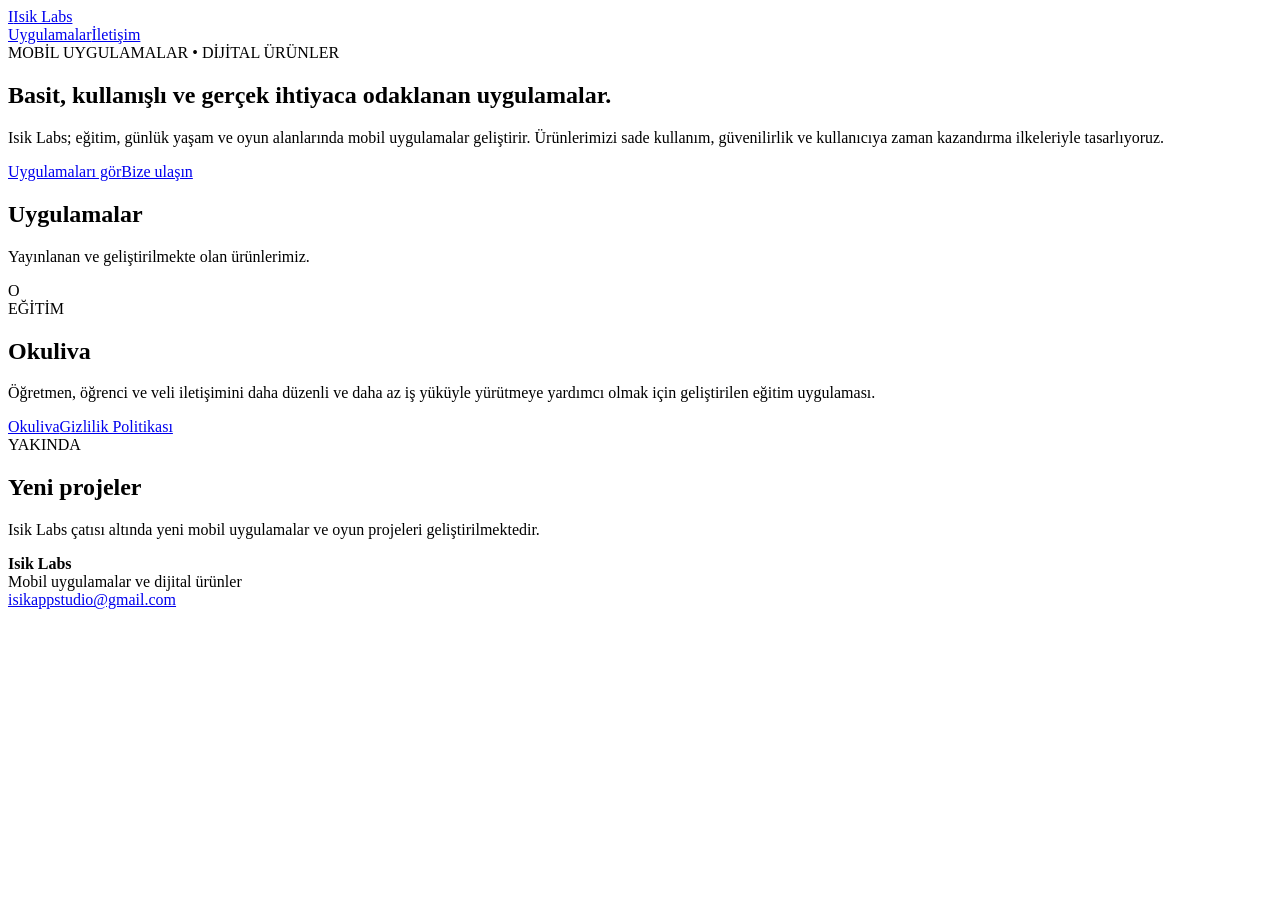
==== index.html @ d651e612 "Initialize Isik Labs website" ====
<!doctype html><html lang="tr"><head><meta charset="utf-8"><meta name="viewport" content="width=device-width,initial-scale=1"><title>Isik Labs</title><meta name="description" content="Isik Labs mobil uygulamalar ve dijital ürünler geliştirir."><link rel="stylesheet" href="styles.css"></head><body><nav class="nav"><div class="wrap"><a class="brand" href="./"><span class="mark">I</span>Isik Labs</a><div class="navlinks"><a href="#uygulamalar">Uygulamalar</a><a href="mailto:isikappstudio@gmail.com">İletişim</a></div></div></nav><main><section class="hero"><div class="wrap"><span class="eyebrow">MOBİL UYGULAMALAR • DİJİTAL ÜRÜNLER</span><h1>Basit, kullanışlı ve gerçek ihtiyaca odaklanan uygulamalar.</h1><p>Isik Labs; eğitim, günlük yaşam ve oyun alanlarında mobil uygulamalar geliştirir. Ürünlerimizi sade kullanım, güvenilirlik ve kullanıcıya zaman kazandırma ilkeleriyle tasarlıyoruz.</p><div class="actions"><a class="btn primary" href="#uygulamalar">Uygulamaları gör</a><a class="btn" href="mailto:isikappstudio@gmail.com">Bize ulaşın</a></div></div></section><section id="uygulamalar"><div class="wrap"><h2 class="section-title">Uygulamalar</h2><p class="section-sub">Yayınlanan ve geliştirilmekte olan ürünlerimiz.</p><div class="grid"><article class="card"><div class="okuliva-icon">O</div><span class="tag">EĞİTİM</span><h2>Okuliva</h2><p>Öğretmen, öğrenci ve veli iletişimini daha düzenli ve daha az iş yüküyle yürütmeye yardımcı olmak için geliştirilen eğitim uygulaması.</p><div class="actions"><a class="btn primary" href="okuliva/">Okuliva</a><a class="btn" href="okuliva/privacy/">Gizlilik Politikası</a></div></article><article class="card"><span class="tag">YAKINDA</span><h2>Yeni projeler</h2><p>Isik Labs çatısı altında yeni mobil uygulamalar ve oyun projeleri geliştirilmektedir.</p></article></div></div></section></main><footer><div class="wrap footerrow"><div><strong>Isik Labs</strong><br><span class="muted">Mobil uygulamalar ve dijital ürünler</span></div><div><a href="mailto:isikappstudio@gmail.com">isikappstudio@gmail.com</a></div></div></footer></body></html>
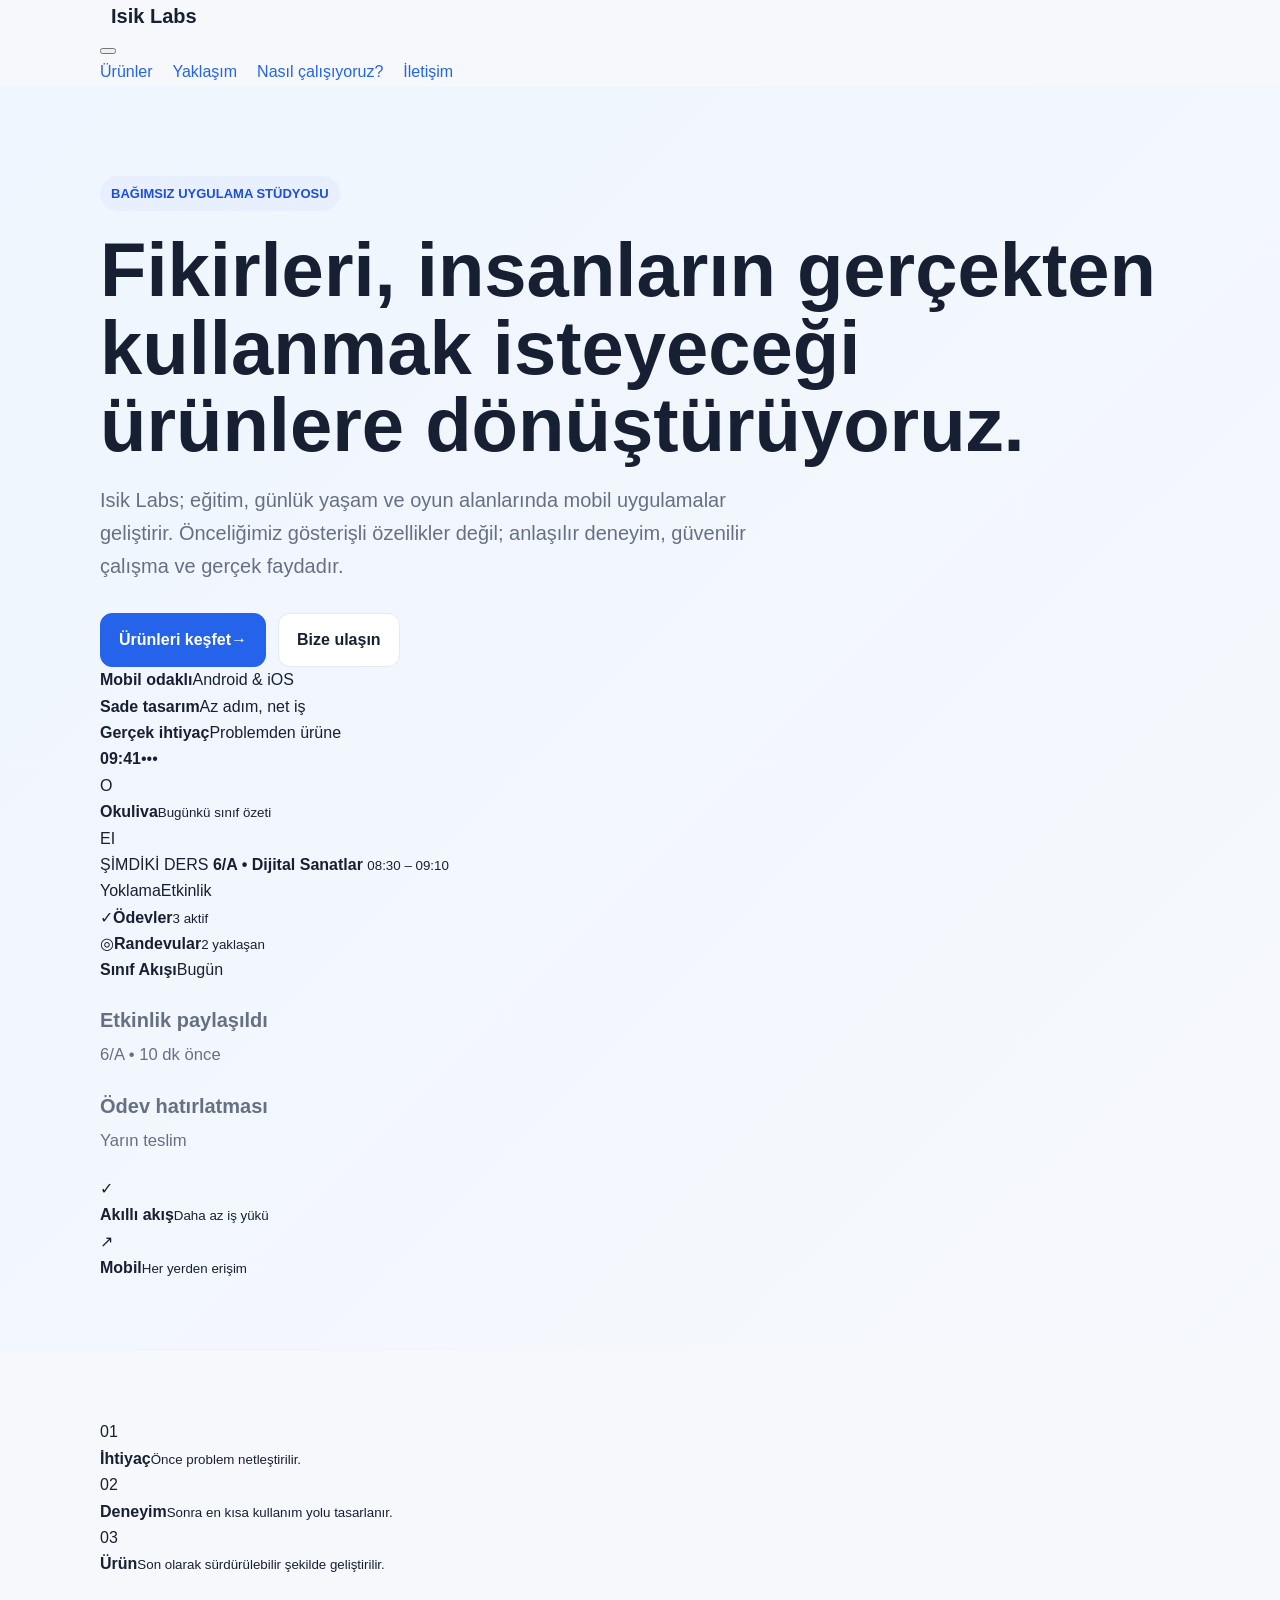
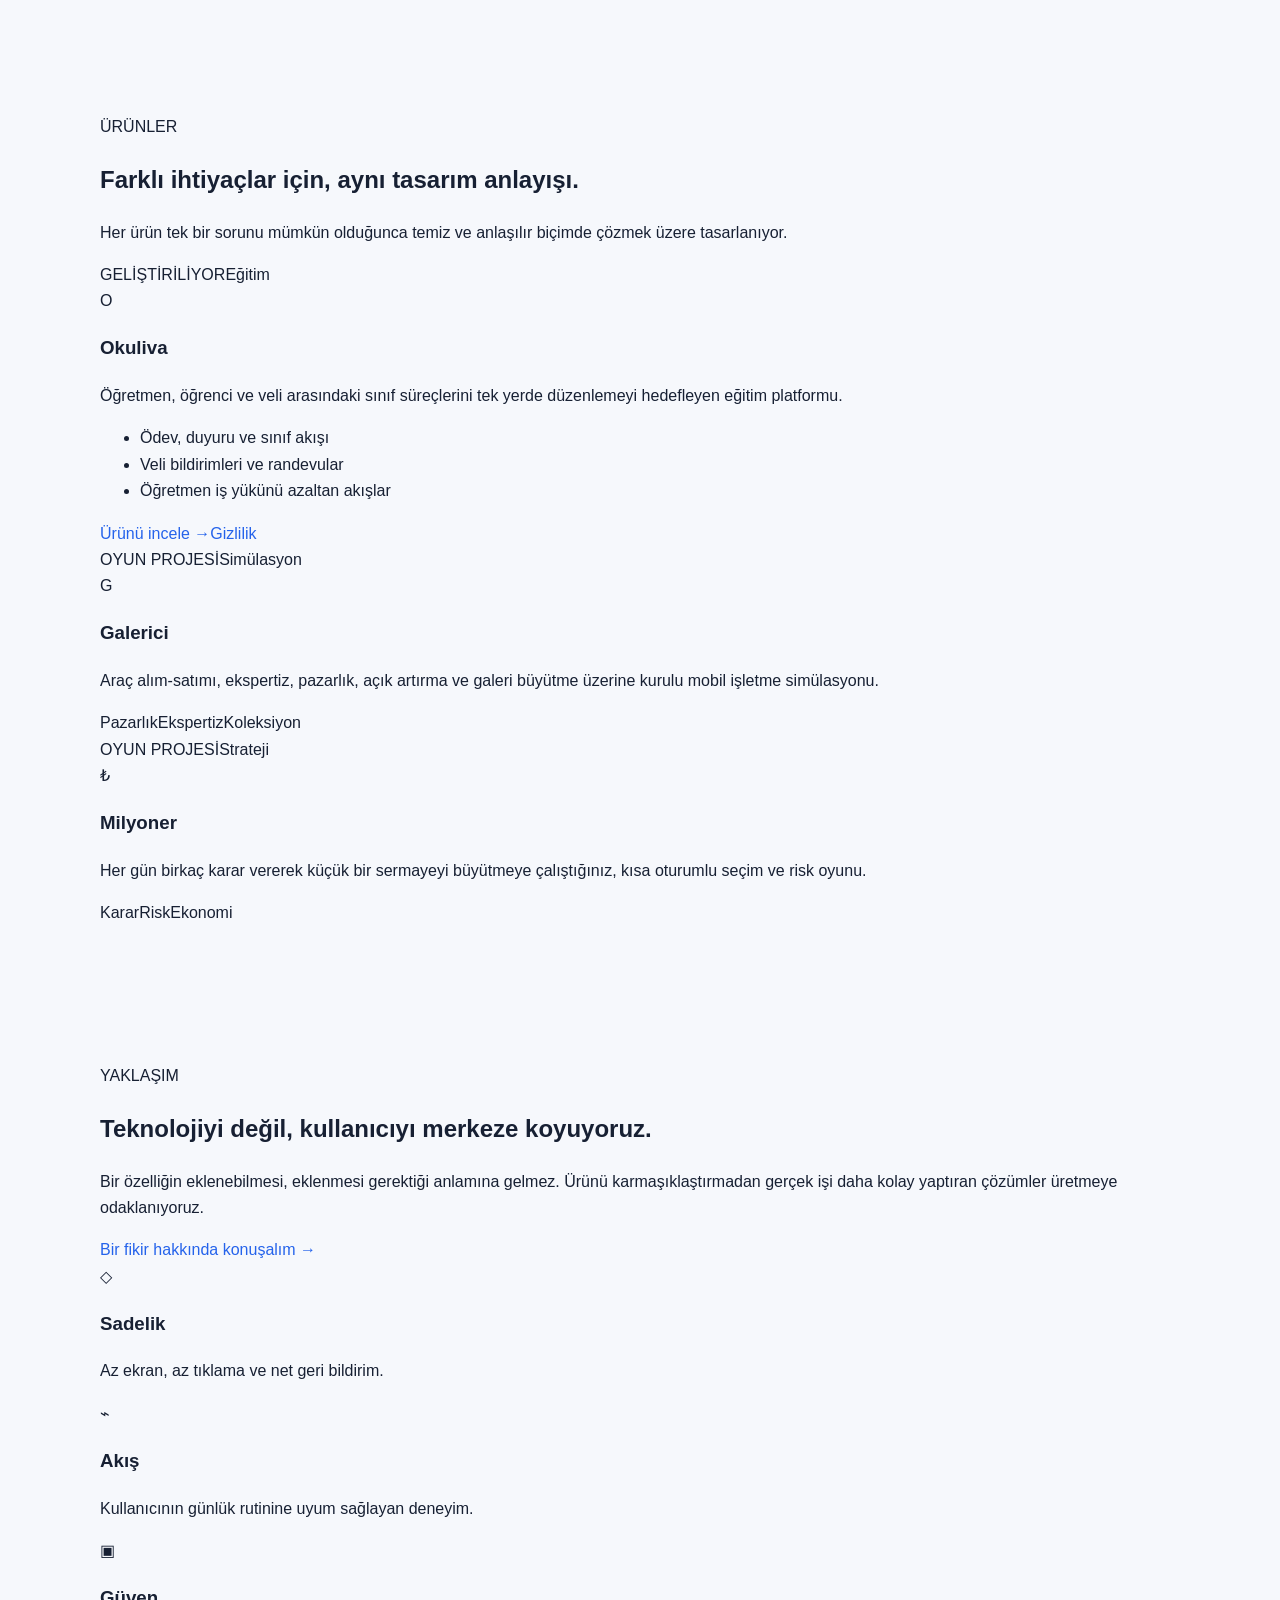
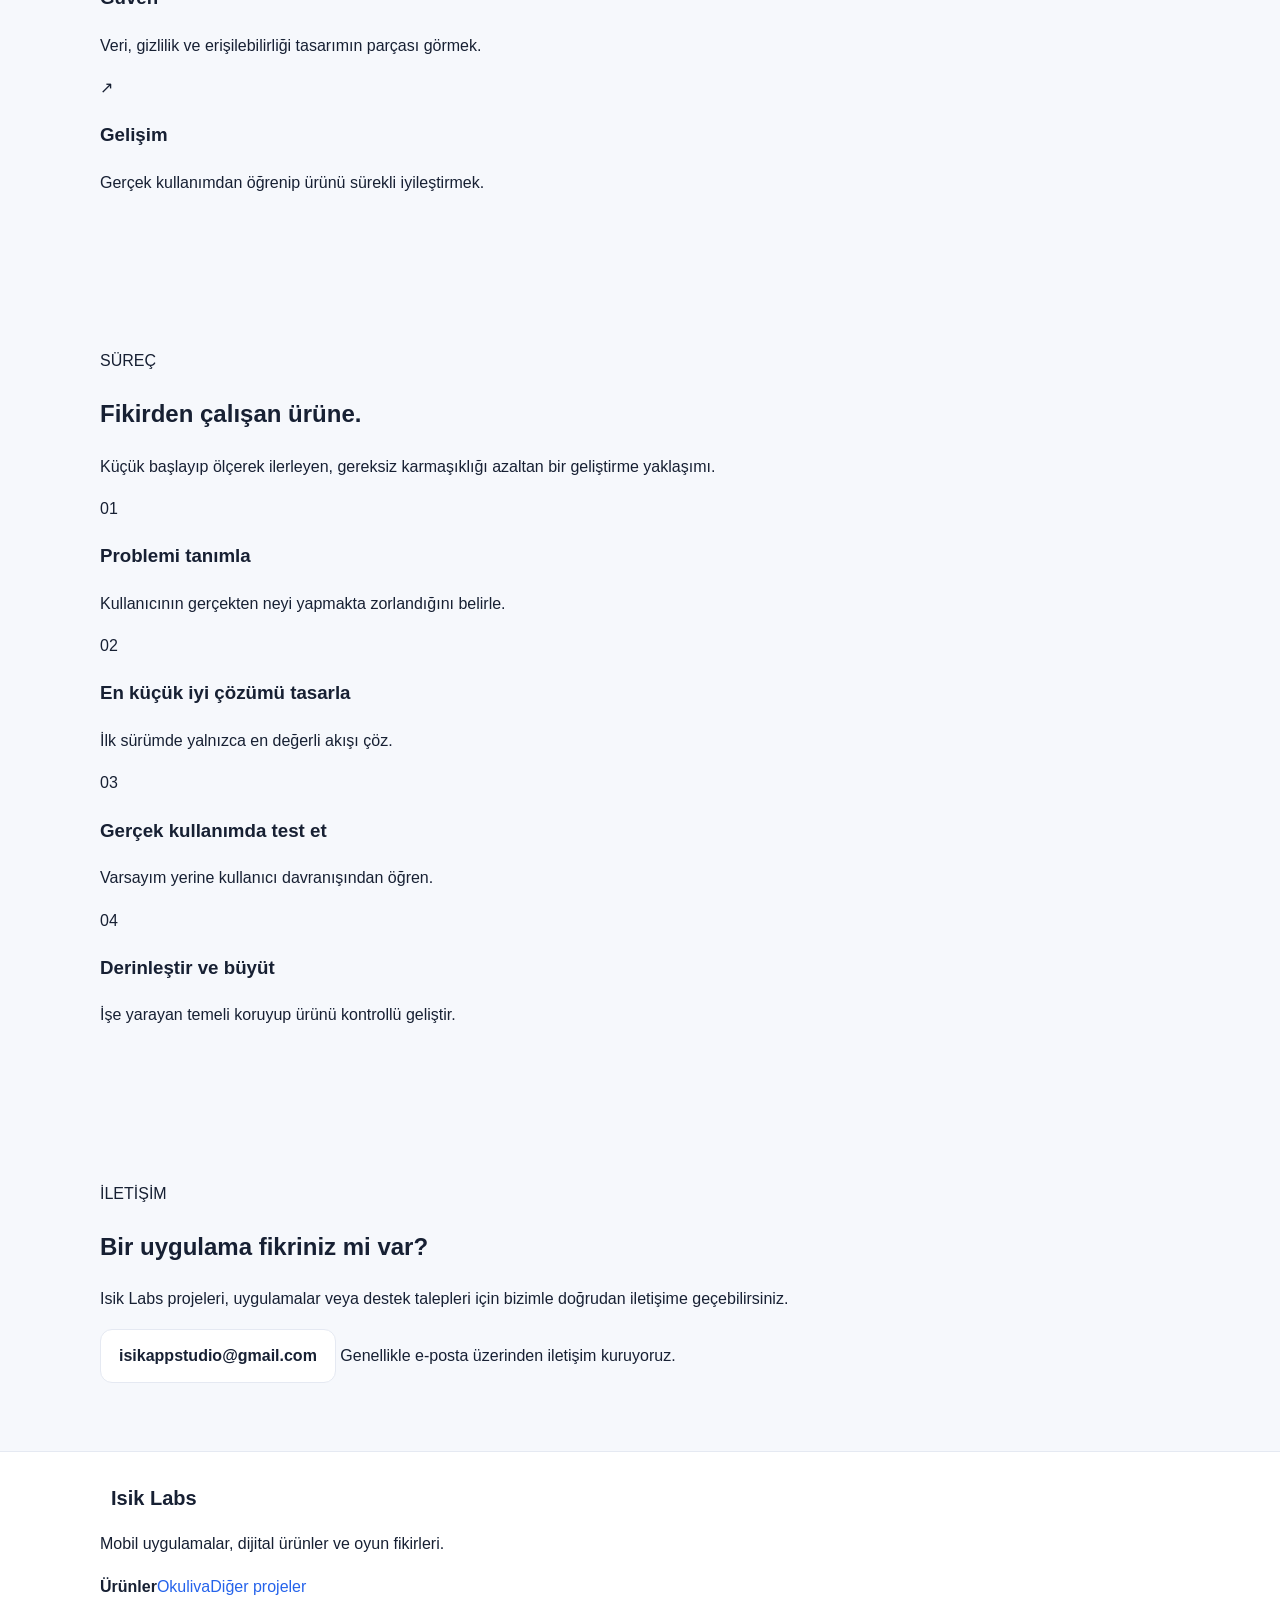
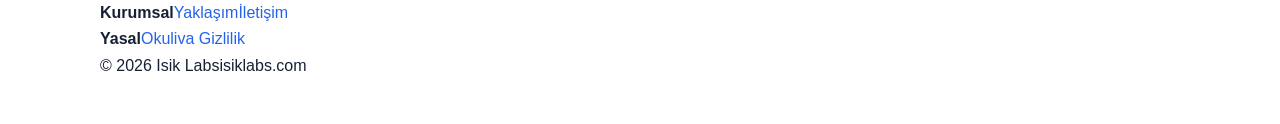
==== commit 37c16f8e: "Redesign Isik Labs homepage" ====
--- a/index.html
+++ b/index.html
@@ -1 +1,202 @@
-<!doctype html><html lang="tr"><head><meta charset="utf-8"><meta name="viewport" content="width=device-width,initial-scale=1"><title>Isik Labs</title><meta name="description" content="Isik Labs mobil uygulamalar ve dijital ürünler geliştirir."><link rel="stylesheet" href="styles.css"></head><body><nav class="nav"><div class="wrap"><a class="brand" href="./"><span class="mark">I</span>Isik Labs</a><div class="navlinks"><a href="#uygulamalar">Uygulamalar</a><a href="mailto:isikappstudio@gmail.com">İletişim</a></div></div></nav><main><section class="hero"><div class="wrap"><span class="eyebrow">MOBİL UYGULAMALAR • DİJİTAL ÜRÜNLER</span><h1>Basit, kullanışlı ve gerçek ihtiyaca odaklanan uygulamalar.</h1><p>Isik Labs; eğitim, günlük yaşam ve oyun alanlarında mobil uygulamalar geliştirir. Ürünlerimizi sade kullanım, güvenilirlik ve kullanıcıya zaman kazandırma ilkeleriyle tasarlıyoruz.</p><div class="actions"><a class="btn primary" href="#uygulamalar">Uygulamaları gör</a><a class="btn" href="mailto:isikappstudio@gmail.com">Bize ulaşın</a></div></div></section><section id="uygulamalar"><div class="wrap"><h2 class="section-title">Uygulamalar</h2><p class="section-sub">Yayınlanan ve geliştirilmekte olan ürünlerimiz.</p><div class="grid"><article class="card"><div class="okuliva-icon">O</div><span class="tag">EĞİTİM</span><h2>Okuliva</h2><p>Öğretmen, öğrenci ve veli iletişimini daha düzenli ve daha az iş yüküyle yürütmeye yardımcı olmak için geliştirilen eğitim uygulaması.</p><div class="actions"><a class="btn primary" href="okuliva/">Okuliva</a><a class="btn" href="okuliva/privacy/">Gizlilik Politikası</a></div></article><article class="card"><span class="tag">YAKINDA</span><h2>Yeni projeler</h2><p>Isik Labs çatısı altında yeni mobil uygulamalar ve oyun projeleri geliştirilmektedir.</p></article></div></div></section></main><footer><div class="wrap footerrow"><div><strong>Isik Labs</strong><br><span class="muted">Mobil uygulamalar ve dijital ürünler</span></div><div><a href="mailto:isikappstudio@gmail.com">isikappstudio@gmail.com</a></div></div></footer></body></html>+<!doctype html>
+<html lang="tr">
+<head>
+  <meta charset="utf-8">
+  <meta name="viewport" content="width=device-width,initial-scale=1">
+  <meta name="theme-color" content="#0f172a">
+  <title>Isik Labs — Mobil Uygulamalar ve Dijital Ürünler</title>
+  <meta name="description" content="Isik Labs; eğitim, üretkenlik ve oyun alanlarında sade, kullanışlı ve güvenilir mobil uygulamalar geliştirir.">
+  <meta property="og:title" content="Isik Labs">
+  <meta property="og:description" content="Gerçek ihtiyaca odaklanan mobil uygulamalar ve dijital ürünler.">
+  <meta property="og:type" content="website">
+  <meta property="og:url" content="https://isiklabs.com/">
+  <link rel="icon" href="assets/logo.svg" type="image/svg+xml">
+  <link rel="stylesheet" href="styles.css">
+</head>
+<body>
+  <header class="site-header" id="top">
+    <div class="wrap nav-wrap">
+      <a class="brand" href="#top" aria-label="Isik Labs ana sayfa">
+        <img src="assets/logo.svg" alt="" class="brand-logo">
+        <span>Isik Labs</span>
+      </a>
+      <button class="menu-btn" type="button" aria-label="Menüyü aç" aria-expanded="false" data-menu-button>
+        <span></span><span></span><span></span>
+      </button>
+      <nav class="navlinks" data-menu>
+        <a href="#urunler">Ürünler</a>
+        <a href="#yaklasim">Yaklaşım</a>
+        <a href="#surec">Nasıl çalışıyoruz?</a>
+        <a href="#iletisim" class="nav-cta">İletişim</a>
+      </nav>
+    </div>
+  </header>
+
+  <main>
+    <section class="hero hero-home">
+      <div class="hero-glow hero-glow-one"></div>
+      <div class="hero-glow hero-glow-two"></div>
+      <div class="wrap hero-grid">
+        <div class="hero-copy reveal">
+          <div class="eyebrow"><span class="dot"></span> BAĞIMSIZ UYGULAMA STÜDYOSU</div>
+          <h1>Fikirleri, insanların gerçekten kullanmak isteyeceği <span class="gradient-text">ürünlere</span> dönüştürüyoruz.</h1>
+          <p class="hero-lead">Isik Labs; eğitim, günlük yaşam ve oyun alanlarında mobil uygulamalar geliştirir. Önceliğimiz gösterişli özellikler değil; anlaşılır deneyim, güvenilir çalışma ve gerçek faydadır.</p>
+          <div class="actions">
+            <a class="btn primary" href="#urunler">Ürünleri keşfet <span>→</span></a>
+            <a class="btn ghost" href="mailto:isikappstudio@gmail.com">Bize ulaşın</a>
+          </div>
+          <div class="hero-trust">
+            <div><strong>Mobil odaklı</strong><span>Android & iOS</span></div>
+            <div><strong>Sade tasarım</strong><span>Az adım, net iş</span></div>
+            <div><strong>Gerçek ihtiyaç</strong><span>Problemden ürüne</span></div>
+          </div>
+        </div>
+
+        <div class="hero-visual reveal delay-1" aria-hidden="true">
+          <div class="orbit orbit-one"></div>
+          <div class="orbit orbit-two"></div>
+          <div class="phone-shell">
+            <div class="phone-top"><span></span><b>09:41</b><span>•••</span></div>
+            <div class="phone-appbar">
+              <div class="mini-logo">O</div>
+              <div><b>Okuliva</b><small>Bugünkü sınıf özeti</small></div>
+              <div class="avatar">EI</div>
+            </div>
+            <div class="phone-card phone-card-primary">
+              <span class="mini-label">ŞİMDİKİ DERS</span>
+              <strong>6/A • Dijital Sanatlar</strong>
+              <small>08:30 – 09:10</small>
+              <div class="mini-actions"><span>Yoklama</span><span>Etkinlik</span></div>
+            </div>
+            <div class="phone-grid">
+              <div class="phone-card"><span class="mini-icon">✓</span><strong>Ödevler</strong><small>3 aktif</small></div>
+              <div class="phone-card"><span class="mini-icon">◎</span><strong>Randevular</strong><small>2 yaklaşan</small></div>
+            </div>
+            <div class="phone-card activity-card">
+              <div class="activity-head"><b>Sınıf Akışı</b><span>Bugün</span></div>
+              <div class="activity-line"><i></i><p><strong>Etkinlik paylaşıldı</strong><br><small>6/A • 10 dk önce</small></p></div>
+              <div class="activity-line"><i></i><p><strong>Ödev hatırlatması</strong><br><small>Yarın teslim</small></p></div>
+            </div>
+          </div>
+          <div class="float-badge float-a"><span>✓</span><div><b>Akıllı akış</b><small>Daha az iş yükü</small></div></div>
+          <div class="float-badge float-b"><span>↗</span><div><b>Mobil</b><small>Her yerden erişim</small></div></div>
+        </div>
+      </div>
+    </section>
+
+    <section class="metrics-strip">
+      <div class="wrap metric-grid">
+        <div class="metric reveal"><span class="metric-number">01</span><div><b>İhtiyaç</b><small>Önce problem netleştirilir.</small></div></div>
+        <div class="metric reveal delay-1"><span class="metric-number">02</span><div><b>Deneyim</b><small>Sonra en kısa kullanım yolu tasarlanır.</small></div></div>
+        <div class="metric reveal delay-2"><span class="metric-number">03</span><div><b>Ürün</b><small>Son olarak sürdürülebilir şekilde geliştirilir.</small></div></div>
+      </div>
+    </section>
+
+    <section id="urunler" class="section products-section">
+      <div class="wrap">
+        <div class="section-head reveal">
+          <div>
+            <span class="section-kicker">ÜRÜNLER</span>
+            <h2>Farklı ihtiyaçlar için, aynı tasarım anlayışı.</h2>
+          </div>
+          <p>Her ürün tek bir sorunu mümkün olduğunca temiz ve anlaşılır biçimde çözmek üzere tasarlanıyor.</p>
+        </div>
+
+        <div class="product-grid">
+          <article class="product-card featured reveal">
+            <div class="product-topline"><span class="status active">GELİŞTİRİLİYOR</span><span class="product-type">Eğitim</span></div>
+            <div class="product-icon okuliva-mark">O</div>
+            <h3>Okuliva</h3>
+            <p>Öğretmen, öğrenci ve veli arasındaki sınıf süreçlerini tek yerde düzenlemeyi hedefleyen eğitim platformu.</p>
+            <ul class="feature-list compact">
+              <li>Ödev, duyuru ve sınıf akışı</li>
+              <li>Veli bildirimleri ve randevular</li>
+              <li>Öğretmen iş yükünü azaltan akışlar</li>
+            </ul>
+            <div class="product-actions"><a href="okuliva/">Ürünü incele <span>→</span></a><a href="okuliva/privacy/">Gizlilik</a></div>
+          </article>
+
+          <article class="product-card reveal delay-1">
+            <div class="product-topline"><span class="status concept">OYUN PROJESİ</span><span class="product-type">Simülasyon</span></div>
+            <div class="product-icon gallery-mark">G</div>
+            <h3>Galerici</h3>
+            <p>Araç alım-satımı, ekspertiz, pazarlık, açık artırma ve galeri büyütme üzerine kurulu mobil işletme simülasyonu.</p>
+            <div class="mini-chips"><span>Pazarlık</span><span>Ekspertiz</span><span>Koleksiyon</span></div>
+          </article>
+
+          <article class="product-card reveal delay-2">
+            <div class="product-topline"><span class="status concept">OYUN PROJESİ</span><span class="product-type">Strateji</span></div>
+            <div class="product-icon millionaire-mark">₺</div>
+            <h3>Milyoner</h3>
+            <p>Her gün birkaç karar vererek küçük bir sermayeyi büyütmeye çalıştığınız, kısa oturumlu seçim ve risk oyunu.</p>
+            <div class="mini-chips"><span>Karar</span><span>Risk</span><span>Ekonomi</span></div>
+          </article>
+        </div>
+      </div>
+    </section>
+
+    <section id="yaklasim" class="section approach-section">
+      <div class="wrap approach-grid">
+        <div class="approach-copy reveal">
+          <span class="section-kicker">YAKLAŞIM</span>
+          <h2>Teknolojiyi değil, kullanıcıyı merkeze koyuyoruz.</h2>
+          <p>Bir özelliğin eklenebilmesi, eklenmesi gerektiği anlamına gelmez. Ürünü karmaşıklaştırmadan gerçek işi daha kolay yaptıran çözümler üretmeye odaklanıyoruz.</p>
+          <a class="text-link" href="#iletisim">Bir fikir hakkında konuşalım <span>→</span></a>
+        </div>
+        <div class="value-grid">
+          <article class="value-card reveal delay-1"><span class="value-icon">◇</span><h3>Sadelik</h3><p>Az ekran, az tıklama ve net geri bildirim.</p></article>
+          <article class="value-card reveal delay-2"><span class="value-icon">⌁</span><h3>Akış</h3><p>Kullanıcının günlük rutinine uyum sağlayan deneyim.</p></article>
+          <article class="value-card reveal delay-1"><span class="value-icon">▣</span><h3>Güven</h3><p>Veri, gizlilik ve erişilebilirliği tasarımın parçası görmek.</p></article>
+          <article class="value-card reveal delay-2"><span class="value-icon">↗</span><h3>Gelişim</h3><p>Gerçek kullanımdan öğrenip ürünü sürekli iyileştirmek.</p></article>
+        </div>
+      </div>
+    </section>
+
+    <section id="surec" class="section process-section">
+      <div class="wrap">
+        <div class="section-head reveal">
+          <div><span class="section-kicker">SÜREÇ</span><h2>Fikirden çalışan ürüne.</h2></div>
+          <p>Küçük başlayıp ölçerek ilerleyen, gereksiz karmaşıklığı azaltan bir geliştirme yaklaşımı.</p>
+        </div>
+        <div class="process-list">
+          <div class="process-item reveal"><span>01</span><div><h3>Problemi tanımla</h3><p>Kullanıcının gerçekten neyi yapmakta zorlandığını belirle.</p></div></div>
+          <div class="process-item reveal delay-1"><span>02</span><div><h3>En küçük iyi çözümü tasarla</h3><p>İlk sürümde yalnızca en değerli akışı çöz.</p></div></div>
+          <div class="process-item reveal delay-2"><span>03</span><div><h3>Gerçek kullanımda test et</h3><p>Varsayım yerine kullanıcı davranışından öğren.</p></div></div>
+          <div class="process-item reveal delay-3"><span>04</span><div><h3>Derinleştir ve büyüt</h3><p>İşe yarayan temeli koruyup ürünü kontrollü geliştir.</p></div></div>
+        </div>
+      </div>
+    </section>
+
+    <section id="iletisim" class="section contact-section">
+      <div class="wrap">
+        <div class="contact-card reveal">
+          <div>
+            <span class="section-kicker light">İLETİŞİM</span>
+            <h2>Bir uygulama fikriniz mi var?</h2>
+            <p>Isik Labs projeleri, uygulamalar veya destek talepleri için bizimle doğrudan iletişime geçebilirsiniz.</p>
+          </div>
+          <div class="contact-actions">
+            <a class="btn light-btn" href="mailto:isikappstudio@gmail.com">isikappstudio@gmail.com</a>
+            <span>Genellikle e-posta üzerinden iletişim kuruyoruz.</span>
+          </div>
+        </div>
+      </div>
+    </section>
+  </main>
+
+  <footer class="site-footer">
+    <div class="wrap footer-main">
+      <div class="footer-brand">
+        <a class="brand" href="#top"><img src="assets/logo.svg" alt="" class="brand-logo"><span>Isik Labs</span></a>
+        <p>Mobil uygulamalar, dijital ürünler ve oyun fikirleri.</p>
+      </div>
+      <div class="footer-links"><strong>Ürünler</strong><a href="okuliva/">Okuliva</a><a href="#urunler">Diğer projeler</a></div>
+      <div class="footer-links"><strong>Kurumsal</strong><a href="#yaklasim">Yaklaşım</a><a href="#iletisim">İletişim</a></div>
+      <div class="footer-links"><strong>Yasal</strong><a href="okuliva/privacy/">Okuliva Gizlilik</a></div>
+    </div>
+    <div class="wrap footer-bottom"><span>© <span id="year">2026</span> Isik Labs</span><span>isiklabs.com</span></div>
+  </footer>
+
+  <script src="script.js"></script>
+</body>
+</html>
--- a/styles.css
+++ b/styles.css
@@ -0,0 +1 @@
+*{box-sizing:border-box}html{scroll-behavior:smooth}body{margin:0;font-family:Arial,sans-serif;background:#f6f8fc;color:#172033;line-height:1.65}a{color:#2563eb;text-decoration:none}.wrap{width:min(1080px,calc(100% - 36px));margin:auto}.nav{background:#fff;border-bottom:1px solid #e5e9f2;position:sticky;top:0}.nav .wrap{min-height:68px;display:flex;align-items:center;justify-content:space-between}.brand{display:flex;align-items:center;gap:11px;font-weight:800;font-size:20px;color:#172033}.mark{width:34px;height:34px;border-radius:10px;background:#2563eb;display:grid;place-items:center;color:#fff;font-weight:900}.navlinks{display:flex;gap:20px}.hero{padding:90px 0 70px;background:linear-gradient(135deg,#eff6ff,#f6f8fc)}.eyebrow,.tag{display:inline-block;background:#e8efff;color:#1d4ed8;padding:7px 11px;border-radius:999px;font-size:13px;font-weight:800}.hero h1{font-size:clamp(42px,7vw,76px);line-height:1.02;margin:20px 0 18px}.hero p{font-size:20px;color:#667085;max-width:700px}.actions{display:flex;gap:12px;flex-wrap:wrap;margin-top:30px}.btn{display:inline-flex;padding:13px 18px;border-radius:12px;font-weight:800;border:1px solid #e5e9f2;background:#fff;color:#172033}.btn.primary{background:#2563eb;border-color:#2563eb;color:#fff}section{padding:68px 0}.section-title{font-size:34px;margin:0 0 10px}.section-sub,.muted{color:#667085}.grid{display:grid;grid-template-columns:repeat(2,minmax(0,1fr));gap:22px}.card{background:#fff;border:1px solid #e5e9f2;border-radius:20px;padding:28px;box-shadow:0 12px 35px rgba(22,34,55,.08)}.okuliva-icon{width:52px;height:52px;border-radius:15px;background:#2563eb;display:grid;place-items:center;color:#fff;font-size:24px;font-weight:900;margin-bottom:18px}.policy{max-width:850px;margin:44px auto}.policy h1{font-size:42px}.policy h2{margin-top:38px;font-size:24px}.policy p,.policy li{color:#3e4961}.notice{border-left:4px solid #2563eb;background:#eff6ff;padding:16px 18px;border-radius:10px;margin:22px 0}footer{border-top:1px solid #e5e9f2;padding:30px 0 45px;background:#fff}.footerrow{display:flex;justify-content:space-between;gap:20px;flex-wrap:wrap}@media(max-width:700px){.navlinks{display:none}.grid{grid-template-columns:1fr}.hero{padding:66px 0 52px}.policy h1{font-size:34px}}
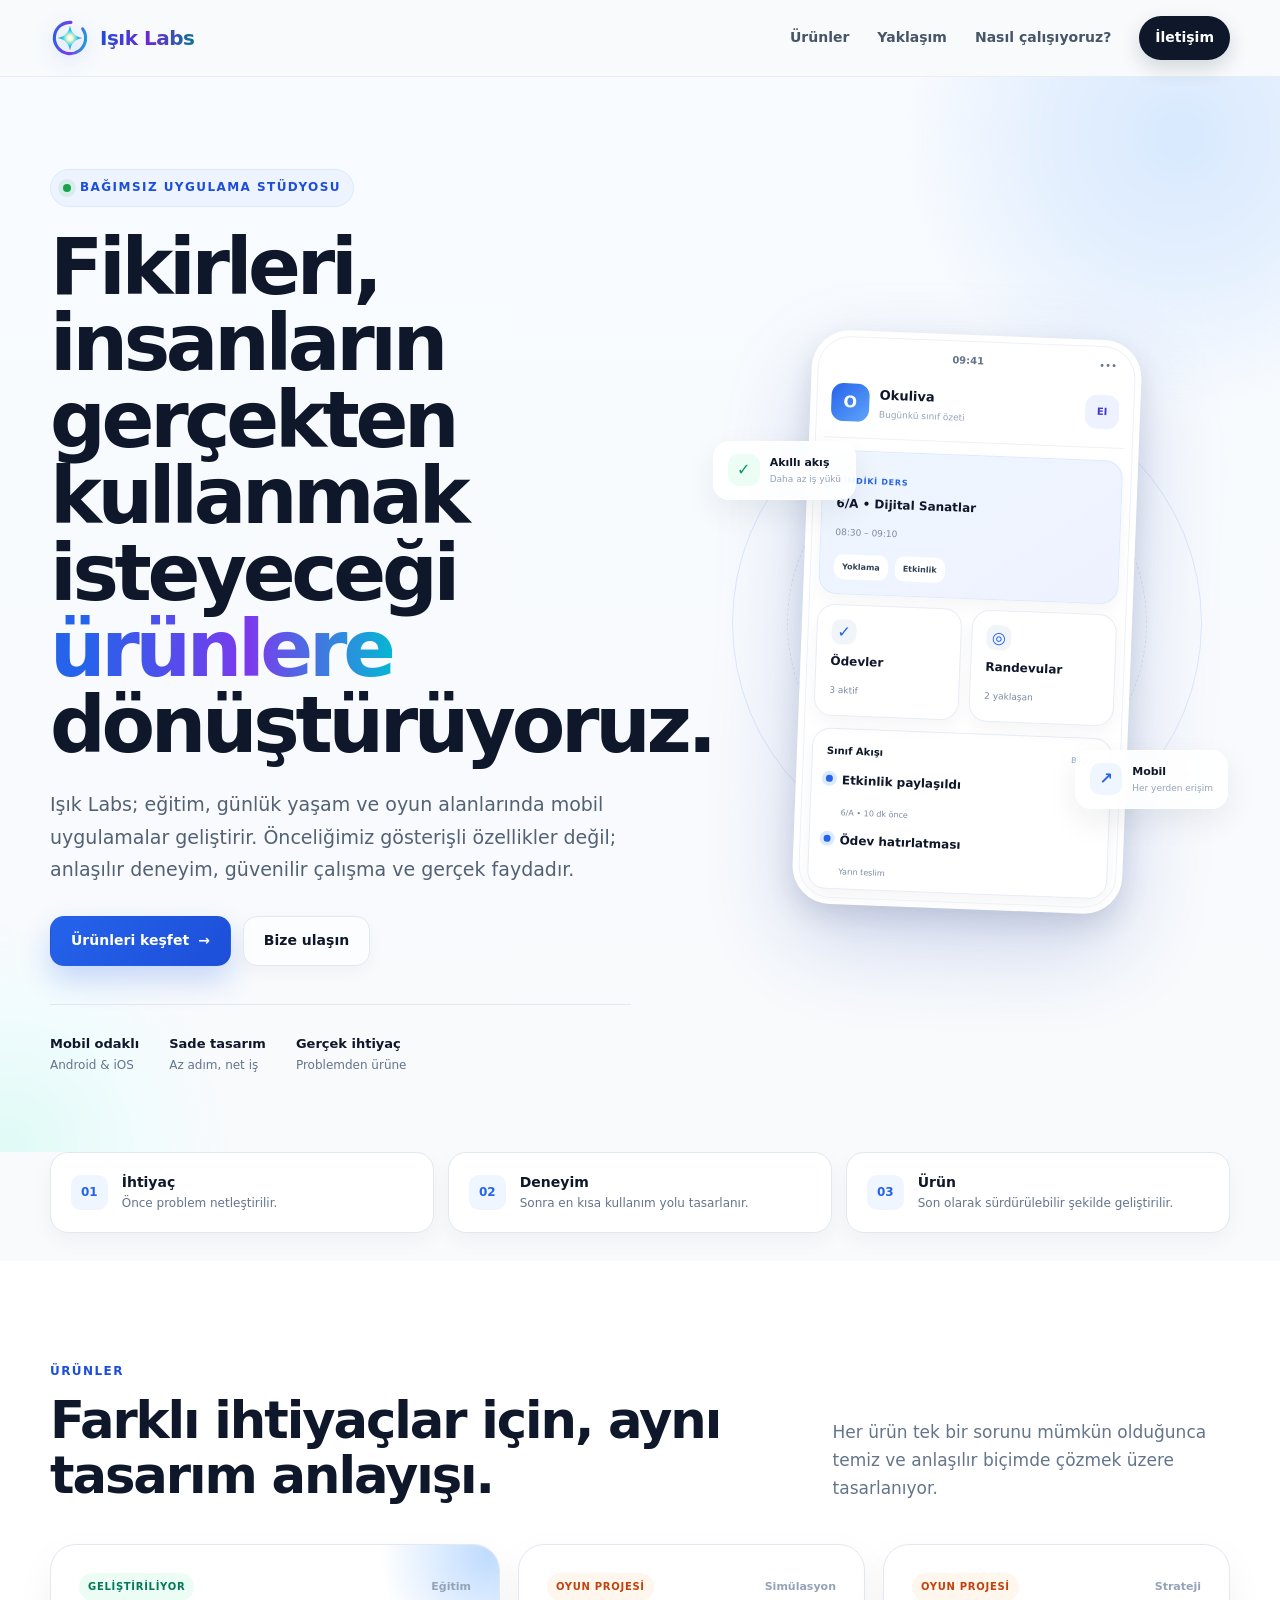
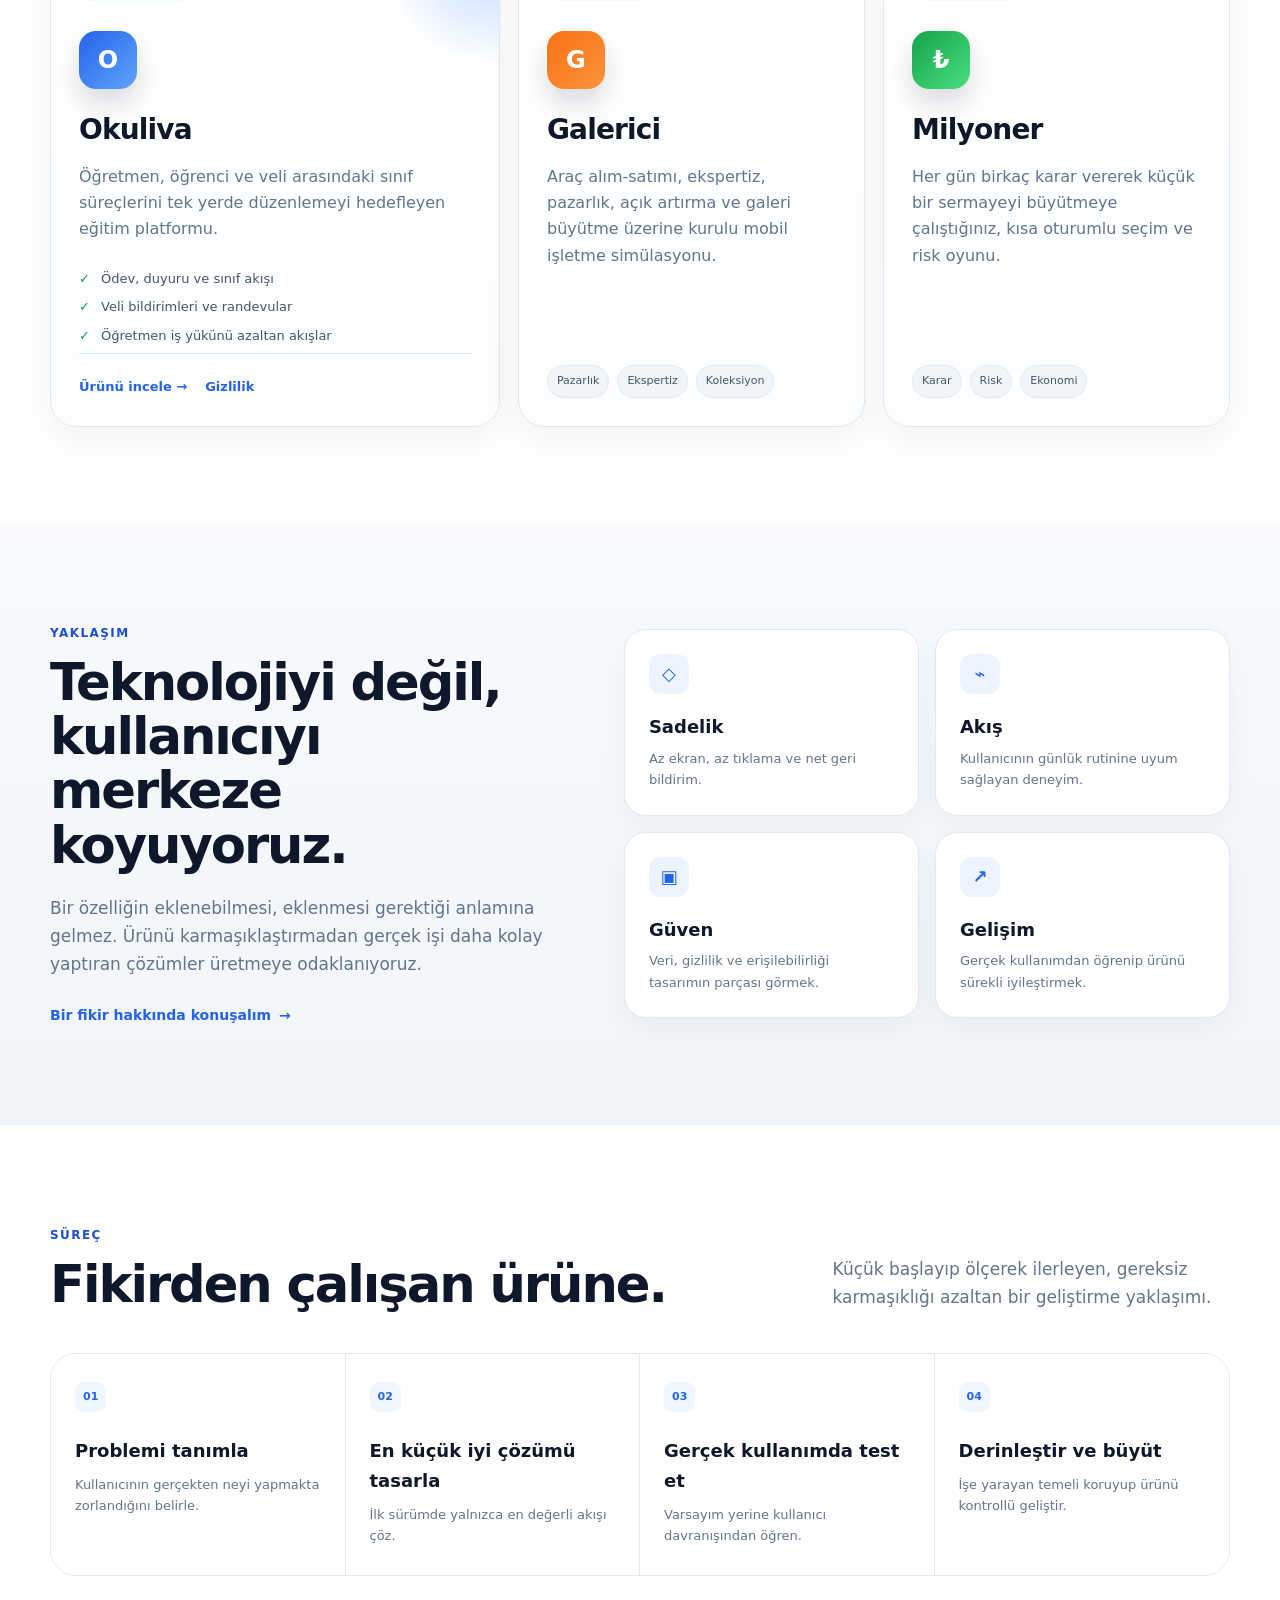
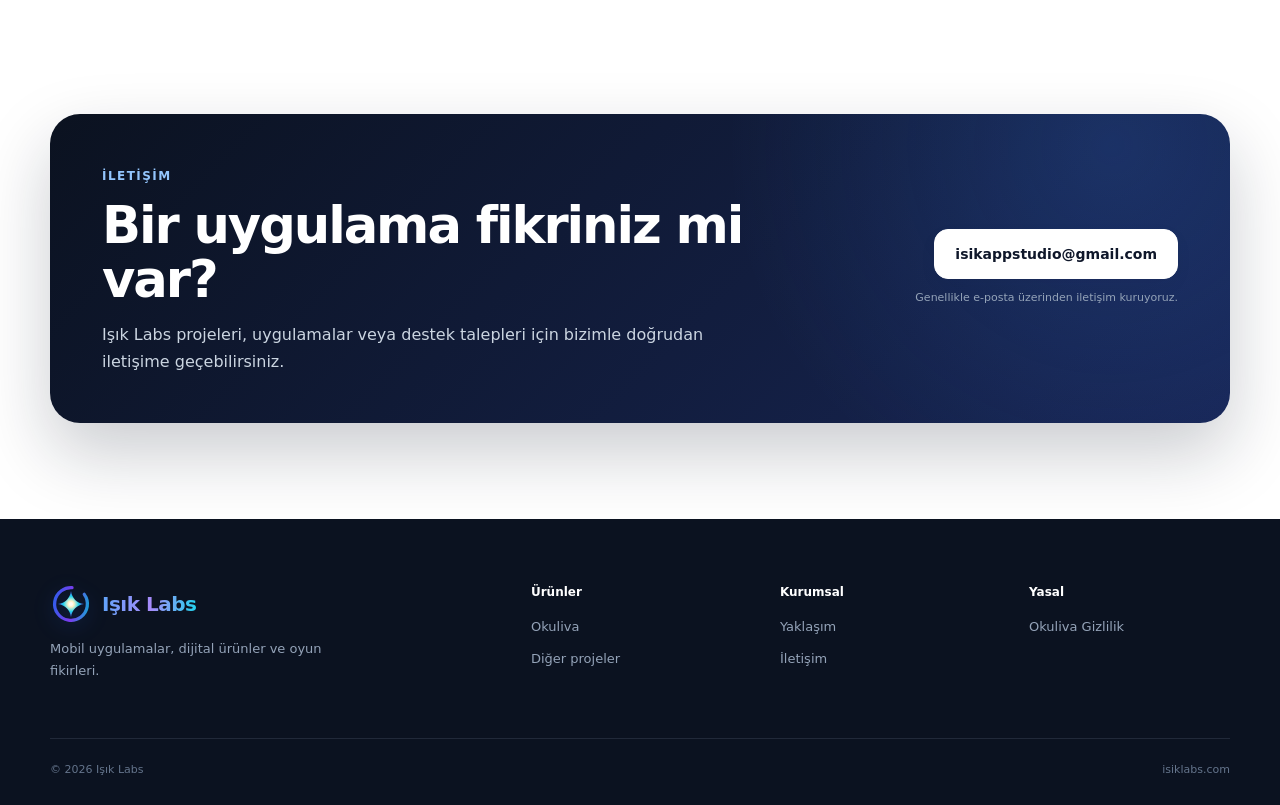
==== commit 7896245a: "Redesign Işık Labs logo" ====
--- a/index.html
+++ b/index.html
@@ -4,21 +4,21 @@
   <meta charset="utf-8">
   <meta name="viewport" content="width=device-width,initial-scale=1">
   <meta name="theme-color" content="#0f172a">
-  <title>Isik Labs — Mobil Uygulamalar ve Dijital Ürünler</title>
-  <meta name="description" content="Isik Labs; eğitim, üretkenlik ve oyun alanlarında sade, kullanışlı ve güvenilir mobil uygulamalar geliştirir.">
-  <meta property="og:title" content="Isik Labs">
+  <title>Işık Labs — Mobil Uygulamalar ve Dijital Ürünler</title>
+  <meta name="description" content="Işık Labs; eğitim, üretkenlik ve oyun alanlarında sade, kullanışlı ve güvenilir mobil uygulamalar geliştirir.">
+  <meta property="og:title" content="Işık Labs">
   <meta property="og:description" content="Gerçek ihtiyaca odaklanan mobil uygulamalar ve dijital ürünler.">
   <meta property="og:type" content="website">
   <meta property="og:url" content="https://isiklabs.com/">
-  <link rel="icon" href="assets/logo.svg" type="image/svg+xml">
+  <link rel="icon" href="assets/favicon.svg" type="image/svg+xml" sizes="any">
   <link rel="stylesheet" href="styles.css">
 </head>
 <body>
   <header class="site-header" id="top">
     <div class="wrap nav-wrap">
-      <a class="brand" href="#top" aria-label="Isik Labs ana sayfa">
-        <img src="assets/logo.svg" alt="" class="brand-logo">
-        <span>Isik Labs</span>
+      <a class="brand" href="#top" aria-label="Işık Labs ana sayfa">
+        <img src="assets/logo.svg" alt="" class="brand-logo" width="40" height="40">
+        <span class="brand-name">Işık Labs</span>
       </a>
       <button class="menu-btn" type="button" aria-label="Menüyü aç" aria-expanded="false" data-menu-button>
         <span></span><span></span><span></span>
@@ -40,7 +40,7 @@
         <div class="hero-copy reveal">
           <div class="eyebrow"><span class="dot"></span> BAĞIMSIZ UYGULAMA STÜDYOSU</div>
           <h1>Fikirleri, insanların gerçekten kullanmak isteyeceği <span class="gradient-text">ürünlere</span> dönüştürüyoruz.</h1>
-          <p class="hero-lead">Isik Labs; eğitim, günlük yaşam ve oyun alanlarında mobil uygulamalar geliştirir. Önceliğimiz gösterişli özellikler değil; anlaşılır deneyim, güvenilir çalışma ve gerçek faydadır.</p>
+          <p class="hero-lead">Işık Labs; eğitim, günlük yaşam ve oyun alanlarında mobil uygulamalar geliştirir. Önceliğimiz gösterişli özellikler değil; anlaşılır deneyim, güvenilir çalışma ve gerçek faydadır.</p>
           <div class="actions">
             <a class="btn primary" href="#urunler">Ürünleri keşfet <span>→</span></a>
             <a class="btn ghost" href="mailto:isikappstudio@gmail.com">Bize ulaşın</a>
@@ -173,7 +173,7 @@
           <div>
             <span class="section-kicker light">İLETİŞİM</span>
             <h2>Bir uygulama fikriniz mi var?</h2>
-            <p>Isik Labs projeleri, uygulamalar veya destek talepleri için bizimle doğrudan iletişime geçebilirsiniz.</p>
+            <p>Işık Labs projeleri, uygulamalar veya destek talepleri için bizimle doğrudan iletişime geçebilirsiniz.</p>
           </div>
           <div class="contact-actions">
             <a class="btn light-btn" href="mailto:isikappstudio@gmail.com">isikappstudio@gmail.com</a>
@@ -187,16 +187,16 @@
   <footer class="site-footer">
     <div class="wrap footer-main">
       <div class="footer-brand">
-        <a class="brand" href="#top"><img src="assets/logo.svg" alt="" class="brand-logo"><span>Isik Labs</span></a>
+        <a class="brand" href="#top" aria-label="Işık Labs ana sayfa"><img src="assets/logo.svg" alt="" class="brand-logo" width="42" height="42"><span class="brand-name">Işık Labs</span></a>
         <p>Mobil uygulamalar, dijital ürünler ve oyun fikirleri.</p>
       </div>
       <div class="footer-links"><strong>Ürünler</strong><a href="okuliva/">Okuliva</a><a href="#urunler">Diğer projeler</a></div>
       <div class="footer-links"><strong>Kurumsal</strong><a href="#yaklasim">Yaklaşım</a><a href="#iletisim">İletişim</a></div>
       <div class="footer-links"><strong>Yasal</strong><a href="okuliva/privacy/">Okuliva Gizlilik</a></div>
     </div>
-    <div class="wrap footer-bottom"><span>© <span id="year">2026</span> Isik Labs</span><span>isiklabs.com</span></div>
+    <div class="wrap footer-bottom"><span>© <span id="year">2026</span> Işık Labs</span><span>isiklabs.com</span></div>
   </footer>
 
   <script src="script.js"></script>
 </body>
-</html>+</html>
--- a/styles.css
+++ b/styles.css
@@ -1 +1,172 @@
-*{box-sizing:border-box}html{scroll-behavior:smooth}body{margin:0;font-family:Arial,sans-serif;background:#f6f8fc;color:#172033;line-height:1.65}a{color:#2563eb;text-decoration:none}.wrap{width:min(1080px,calc(100% - 36px));margin:auto}.nav{background:#fff;border-bottom:1px solid #e5e9f2;position:sticky;top:0}.nav .wrap{min-height:68px;display:flex;align-items:center;justify-content:space-between}.brand{display:flex;align-items:center;gap:11px;font-weight:800;font-size:20px;color:#172033}.mark{width:34px;height:34px;border-radius:10px;background:#2563eb;display:grid;place-items:center;color:#fff;font-weight:900}.navlinks{display:flex;gap:20px}.hero{padding:90px 0 70px;background:linear-gradient(135deg,#eff6ff,#f6f8fc)}.eyebrow,.tag{display:inline-block;background:#e8efff;color:#1d4ed8;padding:7px 11px;border-radius:999px;font-size:13px;font-weight:800}.hero h1{font-size:clamp(42px,7vw,76px);line-height:1.02;margin:20px 0 18px}.hero p{font-size:20px;color:#667085;max-width:700px}.actions{display:flex;gap:12px;flex-wrap:wrap;margin-top:30px}.btn{display:inline-flex;padding:13px 18px;border-radius:12px;font-weight:800;border:1px solid #e5e9f2;background:#fff;color:#172033}.btn.primary{background:#2563eb;border-color:#2563eb;color:#fff}section{padding:68px 0}.section-title{font-size:34px;margin:0 0 10px}.section-sub,.muted{color:#667085}.grid{display:grid;grid-template-columns:repeat(2,minmax(0,1fr));gap:22px}.card{background:#fff;border:1px solid #e5e9f2;border-radius:20px;padding:28px;box-shadow:0 12px 35px rgba(22,34,55,.08)}.okuliva-icon{width:52px;height:52px;border-radius:15px;background:#2563eb;display:grid;place-items:center;color:#fff;font-size:24px;font-weight:900;margin-bottom:18px}.policy{max-width:850px;margin:44px auto}.policy h1{font-size:42px}.policy h2{margin-top:38px;font-size:24px}.policy p,.policy li{color:#3e4961}.notice{border-left:4px solid #2563eb;background:#eff6ff;padding:16px 18px;border-radius:10px;margin:22px 0}footer{border-top:1px solid #e5e9f2;padding:30px 0 45px;background:#fff}.footerrow{display:flex;justify-content:space-between;gap:20px;flex-wrap:wrap}@media(max-width:700px){.navlinks{display:none}.grid{grid-template-columns:1fr}.hero{padding:66px 0 52px}.policy h1{font-size:34px}}+:root{
+  --bg:#f8fafc;
+  --surface:#ffffff;
+  --surface-2:#f1f5f9;
+  --text:#0f172a;
+  --muted:#64748b;
+  --line:#e2e8f0;
+  --blue:#2563eb;
+  --blue-2:#1d4ed8;
+  --cyan:#06b6d4;
+  --violet:#7c3aed;
+  --green:#16a34a;
+  --orange:#f97316;
+  --dark:#0b1220;
+  --brand-gradient:linear-gradient(95deg,#1d4ed8 0%,#6d28d9 52%,#0e7490 100%);
+  --brand-gradient-dark:linear-gradient(95deg,#60a5fa 0%,#a78bfa 52%,#22d3ee 100%);
+  --shadow:0 20px 60px rgba(15,23,42,.10);
+  --shadow-soft:0 12px 32px rgba(15,23,42,.07);
+  --radius:24px;
+}
+
+*{box-sizing:border-box}
+html{scroll-behavior:smooth}
+body{margin:0;font-family:Inter,ui-sans-serif,system-ui,-apple-system,BlinkMacSystemFont,"Segoe UI",sans-serif;background:var(--bg);color:var(--text);line-height:1.65;-webkit-font-smoothing:antialiased}
+body.menu-open{overflow:hidden}
+a{color:inherit;text-decoration:none}
+img{max-width:100%;display:block}
+button,input,textarea{font:inherit}
+.wrap{width:min(1180px,calc(100% - 40px));margin:auto}
+
+.site-header{position:sticky;top:0;z-index:50;background:rgba(248,250,252,.82);backdrop-filter:blur(18px);border-bottom:1px solid rgba(226,232,240,.72);transition:.25s ease}
+.site-header.scrolled{background:rgba(255,255,255,.94);box-shadow:0 6px 28px rgba(15,23,42,.06)}
+.nav-wrap{height:76px;display:flex;align-items:center;justify-content:space-between;gap:28px}
+.brand{display:flex;align-items:center;gap:10px;flex-shrink:0;white-space:nowrap;font-size:20px;font-weight:900;letter-spacing:-.025em;color:var(--blue-2)}
+.brand-logo{width:40px;height:40px;flex:0 0 auto;filter:drop-shadow(0 5px 10px rgba(37,99,235,.22))}
+.brand-name{display:inline-block;line-height:1.1;color:#1d4ed8}
+@supports((-webkit-background-clip:text) or (background-clip:text)){
+  .brand-name{background:var(--brand-gradient);-webkit-background-clip:text;background-clip:text;color:transparent;-webkit-text-fill-color:transparent}
+}
+.navlinks{display:flex;align-items:center;gap:28px}
+.navlinks a{font-size:14px;font-weight:700;color:#475569;transition:.2s ease}
+.navlinks a:hover{color:var(--blue)}
+.navlinks .nav-cta{padding:10px 16px;border-radius:999px;color:#fff;background:var(--text);box-shadow:0 8px 20px rgba(15,23,42,.16)}
+.navlinks .nav-cta:hover{color:#fff;transform:translateY(-1px)}
+.menu-btn{display:none;width:44px;height:44px;border:1px solid var(--line);border-radius:14px;background:#fff;align-items:center;justify-content:center;flex-direction:column;gap:5px;cursor:pointer}
+.menu-btn span{display:block;width:20px;height:2px;background:var(--text);border-radius:99px;transition:.2s ease}
+
+.hero{position:relative;overflow:hidden}
+.hero-home{padding:92px 0 76px;background:linear-gradient(180deg,#f8fbff 0%,#f8fafc 100%)}
+.hero-glow{position:absolute;border-radius:50%;filter:blur(6px);opacity:.55;pointer-events:none}
+.hero-glow-one{width:540px;height:540px;right:-170px;top:-210px;background:radial-gradient(circle,#bfdbfe 0,#dbeafe 42%,transparent 72%)}
+.hero-glow-two{width:430px;height:430px;left:-210px;bottom:-210px;background:radial-gradient(circle,#ccfbf1 0,#ecfeff 45%,transparent 74%)}
+.hero-grid{position:relative;z-index:1;display:grid;grid-template-columns:minmax(0,1.05fr) minmax(420px,.95fr);align-items:center;gap:74px}
+.eyebrow,.section-kicker{display:inline-flex;align-items:center;gap:9px;font-size:12px;font-weight:850;letter-spacing:.12em;color:var(--blue-2);text-transform:uppercase}
+.eyebrow{padding:8px 12px;border-radius:999px;background:#eef4ff;border:1px solid #dbeafe}
+.dot{width:8px;height:8px;background:var(--green);border-radius:50%;box-shadow:0 0 0 5px rgba(22,163,74,.10)}
+.hero h1{max-width:760px;font-size:clamp(48px,6.4vw,78px);line-height:.98;letter-spacing:-.055em;margin:22px 0 24px;font-weight:900}
+.gradient-text{background:linear-gradient(90deg,var(--blue) 10%,var(--violet) 58%,var(--cyan));-webkit-background-clip:text;background-clip:text;color:transparent}
+.hero-lead{max-width:700px;margin:0;color:#536174;font-size:19px;line-height:1.72}
+.actions{display:flex;align-items:center;gap:12px;flex-wrap:wrap;margin-top:30px}
+.btn{display:inline-flex;align-items:center;justify-content:center;gap:9px;min-height:50px;padding:0 20px;border-radius:14px;border:1px solid var(--line);font-weight:800;font-size:14px;transition:.2s ease;background:#fff;box-shadow:0 6px 18px rgba(15,23,42,.04)}
+.btn:hover{transform:translateY(-2px);box-shadow:0 12px 26px rgba(15,23,42,.09)}
+.btn.primary{background:linear-gradient(135deg,var(--blue),var(--blue-2));border-color:transparent;color:#fff;box-shadow:0 14px 30px rgba(37,99,235,.24)}
+.btn.ghost{background:rgba(255,255,255,.65)}
+.hero-trust{display:flex;gap:30px;flex-wrap:wrap;margin-top:38px;padding-top:28px;border-top:1px solid var(--line)}
+.hero-trust div{display:flex;flex-direction:column;gap:2px}
+.hero-trust strong{font-size:13px}
+.hero-trust span{font-size:12px;color:var(--muted)}
+
+.hero-visual{position:relative;min-height:600px;display:grid;place-items:center}
+.phone-shell{position:relative;z-index:3;width:330px;padding:14px;background:#fff;border:1px solid rgba(255,255,255,.92);border-radius:38px;box-shadow:0 35px 90px rgba(30,64,175,.20),0 12px 28px rgba(15,23,42,.12);transform:rotate(2.2deg)}
+.phone-shell:before{content:"";position:absolute;inset:5px;border:1px solid #edf2f7;border-radius:33px;pointer-events:none}
+.phone-top{height:26px;display:flex;align-items:center;justify-content:space-between;padding:0 10px 4px;color:#64748b;font-size:10px}
+.phone-appbar{display:grid;grid-template-columns:auto 1fr auto;align-items:center;gap:10px;padding:12px 6px 16px;border-bottom:1px solid #edf2f7}
+.phone-appbar b{display:block;font-size:13px}
+.phone-appbar small{display:block;color:#94a3b8;font-size:9px;margin-top:1px}
+.mini-logo,.avatar{display:grid;place-items:center;border-radius:12px;font-weight:900}
+.mini-logo{width:38px;height:38px;background:linear-gradient(135deg,#2563eb,#60a5fa);color:white}
+.avatar{width:34px;height:34px;background:#eef2ff;color:#4338ca;font-size:10px}
+.phone-card{margin-top:12px;border:1px solid #e8edf5;border-radius:18px;padding:14px;background:#fff;box-shadow:0 8px 18px rgba(15,23,42,.04)}
+.phone-card-primary{background:linear-gradient(145deg,#eff6ff,#eef2ff);border-color:#dbeafe}
+.phone-card strong{display:block;font-size:12px;margin:3px 0}
+.phone-card small{color:#7c8aa0;font-size:9px}
+.mini-label{font-size:8px;font-weight:900;letter-spacing:.09em;color:#2563eb}
+.mini-actions{display:flex;gap:7px;margin-top:10px}.mini-actions span{padding:6px 8px;border-radius:9px;background:#fff;color:#334155;font-size:8px;font-weight:800}
+.phone-grid{display:grid;grid-template-columns:1fr 1fr;gap:10px}.phone-grid .phone-card{margin-top:10px}
+.mini-icon{display:grid;place-items:center;width:25px;height:25px;border-radius:9px;background:#f1f5f9;color:#2563eb;font-weight:900;margin-bottom:8px}
+.activity-card{padding-bottom:10px}.activity-head{display:flex;align-items:center;justify-content:space-between;font-size:10px}.activity-head span{font-size:8px;color:#94a3b8}
+.activity-line{display:flex;gap:9px;align-items:flex-start;margin-top:10px}.activity-line i{display:block;width:7px;height:7px;border-radius:50%;background:#2563eb;margin-top:6px;box-shadow:0 0 0 4px #dbeafe}.activity-line p{margin:0;font-size:9px;line-height:1.45}.activity-line small{font-size:8px}
+.float-badge{position:absolute;z-index:4;display:flex;align-items:center;gap:10px;padding:12px 14px;border:1px solid rgba(255,255,255,.92);border-radius:16px;background:rgba(255,255,255,.88);backdrop-filter:blur(14px);box-shadow:var(--shadow-soft)}
+.float-badge>span{display:grid;place-items:center;width:32px;height:32px;border-radius:10px;background:#ecfdf5;color:#059669;font-weight:900}
+.float-badge b,.float-badge small{display:block}.float-badge b{font-size:11px}.float-badge small{font-size:9px;color:#94a3b8}
+.float-a{left:8px;top:118px}.float-b{right:2px;bottom:114px}.float-b>span{background:#eff6ff;color:#2563eb}
+.orbit{position:absolute;border:1px solid rgba(37,99,235,.13);border-radius:50%}.orbit-one{width:470px;height:470px}.orbit-two{width:360px;height:360px;border-style:dashed}
+
+.metrics-strip{padding:0 0 28px}
+.metric-grid{display:grid;grid-template-columns:repeat(3,1fr);gap:14px}
+.metric{display:flex;align-items:center;gap:14px;padding:18px 20px;background:#fff;border:1px solid var(--line);border-radius:18px;box-shadow:0 8px 22px rgba(15,23,42,.04)}
+.metric-number{font-size:12px;font-weight:900;color:var(--blue);padding:8px 10px;border-radius:10px;background:#eff6ff}
+.metric b,.metric small{display:block}.metric b{font-size:14px}.metric small{font-size:12px;color:var(--muted)}
+
+.section{padding:96px 0}
+.section-head{display:grid;grid-template-columns:1fr minmax(320px,.55fr);gap:60px;align-items:end;margin-bottom:42px}
+.section-head h2,.approach-copy h2,.contact-card h2{font-size:clamp(34px,4vw,54px);line-height:1.06;letter-spacing:-.04em;margin:10px 0 0}
+.section-head p,.approach-copy p{margin:0;color:var(--muted);font-size:17px}
+.products-section{background:#fff}
+.product-grid{display:grid;grid-template-columns:1.18fr .91fr .91fr;gap:18px}
+.product-card{position:relative;overflow:hidden;padding:28px;border:1px solid var(--line);border-radius:26px;background:linear-gradient(180deg,#fff,#fbfdff);box-shadow:0 14px 38px rgba(15,23,42,.05);min-height:390px;display:flex;flex-direction:column;transition:.25s ease}
+.product-card:hover{transform:translateY(-5px);box-shadow:0 24px 54px rgba(15,23,42,.10)}
+.product-card.featured:before{content:"";position:absolute;width:220px;height:220px;right:-100px;top:-100px;border-radius:50%;background:radial-gradient(circle,#bfdbfe,transparent 70%)}
+.product-topline{position:relative;display:flex;align-items:center;justify-content:space-between;gap:10px}
+.status{display:inline-flex;align-items:center;padding:6px 9px;border-radius:999px;font-size:10px;font-weight:900;letter-spacing:.07em}.status.active{background:#ecfdf5;color:#047857}.status.concept{background:#fff7ed;color:#c2410c}
+.product-type{font-size:11px;color:#94a3b8;font-weight:700}
+.product-icon{position:relative;width:58px;height:58px;display:grid;place-items:center;border-radius:17px;color:#fff;font-size:24px;font-weight:900;margin:30px 0 18px;box-shadow:0 14px 26px rgba(15,23,42,.15)}
+.okuliva-mark{background:linear-gradient(135deg,#2563eb,#60a5fa)}.gallery-mark{background:linear-gradient(135deg,#f97316,#fb923c)}.millionaire-mark{background:linear-gradient(135deg,#16a34a,#4ade80)}
+.product-card h3{font-size:28px;letter-spacing:-.03em;margin:0 0 10px}.product-card p{color:var(--muted);margin:0 0 18px}
+.feature-list{list-style:none;padding:0;margin:0}.feature-list li{position:relative;padding-left:22px;margin:7px 0;color:#475569;font-size:13px}.feature-list li:before{content:"✓";position:absolute;left:0;color:#16a34a;font-weight:900}
+.product-actions{display:flex;align-items:center;gap:18px;margin-top:auto;padding-top:22px;border-top:1px solid var(--line)}.product-actions a{font-size:13px;font-weight:800;color:var(--blue)}
+.mini-chips{display:flex;gap:8px;flex-wrap:wrap;margin-top:auto}.mini-chips span{font-size:11px;color:#475569;background:#f1f5f9;border:1px solid #e2e8f0;border-radius:999px;padding:6px 9px}
+
+.approach-section{background:linear-gradient(180deg,#f8fafc,#f1f5f9)}
+.approach-grid{display:grid;grid-template-columns:.9fr 1.1fr;gap:78px;align-items:center}
+.approach-copy p{margin-top:22px;max-width:540px}.text-link{display:inline-flex;align-items:center;gap:8px;color:var(--blue);font-size:14px;font-weight:850;margin-top:26px}
+.value-grid{display:grid;grid-template-columns:1fr 1fr;gap:16px}.value-card{padding:24px;border-radius:22px;background:#fff;border:1px solid var(--line);box-shadow:0 10px 30px rgba(15,23,42,.04)}.value-icon{display:grid;place-items:center;width:40px;height:40px;border-radius:12px;background:#eef4ff;color:#2563eb;font-size:18px;font-weight:900}.value-card h3{margin:18px 0 6px;font-size:18px}.value-card p{margin:0;color:var(--muted);font-size:13px}
+
+.process-section{background:#fff}
+.process-list{display:grid;grid-template-columns:repeat(4,1fr);gap:0;border:1px solid var(--line);border-radius:26px;overflow:hidden}
+.process-item{padding:28px 24px;min-height:210px;border-right:1px solid var(--line);background:#fff}.process-item:last-child{border-right:none}.process-item>span{display:inline-block;font-size:11px;font-weight:900;color:#2563eb;background:#eff6ff;padding:6px 8px;border-radius:9px}.process-item h3{font-size:18px;margin:24px 0 8px}.process-item p{font-size:13px;color:var(--muted);margin:0}
+
+.contact-section{padding-top:42px;background:#fff}
+.contact-card{display:grid;grid-template-columns:1fr auto;gap:50px;align-items:center;padding:48px 52px;border-radius:30px;background:radial-gradient(circle at 90% 10%,rgba(59,130,246,.18),transparent 35%),linear-gradient(135deg,#0b1220,#172554);color:#fff;box-shadow:0 30px 70px rgba(15,23,42,.22)}
+.section-kicker.light{color:#93c5fd}.contact-card p{max-width:650px;color:#cbd5e1;margin:16px 0 0}.contact-actions{display:flex;flex-direction:column;align-items:flex-end;gap:10px}.light-btn{background:#fff;color:#0f172a;border-color:#fff}.contact-actions span{font-size:11px;color:#94a3b8}
+
+.site-footer{padding:64px 0 26px;background:#0b1220;color:#dbe4f1}
+.footer-main{display:grid;grid-template-columns:1.4fr repeat(3,.65fr);gap:48px;padding-bottom:44px}.footer-brand .brand{color:#c4b5fd}.footer-brand .brand-logo{width:42px;height:42px}.footer-brand .brand-name{color:#c4b5fd}.footer-brand p{max-width:300px;color:#94a3b8;font-size:13px}.footer-links{display:flex;flex-direction:column;gap:10px}.footer-links strong{font-size:12px;color:#fff;margin-bottom:3px}.footer-links a{font-size:13px;color:#94a3b8}.footer-links a:hover{color:#fff}.footer-bottom{display:flex;align-items:center;justify-content:space-between;padding-top:22px;border-top:1px solid rgba(148,163,184,.16);font-size:11px;color:#64748b}
+@supports((-webkit-background-clip:text) or (background-clip:text)){
+  .footer-brand .brand-name{background:var(--brand-gradient-dark);-webkit-background-clip:text;background-clip:text;color:transparent;-webkit-text-fill-color:transparent}
+}
+
+@media(forced-colors:active){
+  .brand-name,.footer-brand .brand-name{background:none;color:LinkText;-webkit-text-fill-color:currentColor}
+  .brand-logo{filter:none}
+}
+
+.policy{max-width:900px;margin:52px auto;padding:36px;background:#fff;border:1px solid var(--line);border-radius:26px;box-shadow:var(--shadow-soft)}
+.policy h1{font-size:clamp(36px,5vw,52px);line-height:1.06;letter-spacing:-.04em;margin:18px 0 6px}.policy h2{font-size:22px;margin-top:38px;letter-spacing:-.02em}.policy p,.policy li{color:#475569}.policy ul{padding-left:22px}.notice{border-left:4px solid #2563eb;background:#eff6ff;padding:16px 18px;border-radius:12px;margin:22px 0}.muted{color:var(--muted)}
+
+.product-hero{padding:84px 0 70px;background:radial-gradient(circle at 90% 10%,#dbeafe 0,transparent 32%),linear-gradient(180deg,#f8fbff,#f8fafc)}
+.product-hero-grid{display:grid;grid-template-columns:1fr .9fr;gap:72px;align-items:center}.product-hero h1{font-size:clamp(52px,7vw,80px);line-height:.98;letter-spacing:-.05em;margin:20px 0}.product-hero p{font-size:19px;color:var(--muted);max-width:650px}.product-badges{display:flex;gap:8px;flex-wrap:wrap;margin-top:26px}.product-badges span{padding:7px 10px;border:1px solid var(--line);border-radius:999px;background:#fff;font-size:11px;font-weight:800;color:#475569}
+.dashboard-mock{padding:18px;border-radius:28px;background:#0f172a;box-shadow:0 34px 70px rgba(15,23,42,.2)}.dashboard-inner{border-radius:20px;background:#f8fafc;overflow:hidden}.dash-top{display:flex;align-items:center;justify-content:space-between;padding:14px 16px;background:#fff;border-bottom:1px solid var(--line)}.dash-top b{font-size:12px}.dash-dots{display:flex;gap:5px}.dash-dots i{width:7px;height:7px;border-radius:50%;background:#cbd5e1}.dash-body{display:grid;grid-template-columns:80px 1fr;min-height:310px}.dash-side{background:#fff;border-right:1px solid var(--line);padding:12px 8px}.dash-side span{display:block;height:28px;border-radius:8px;background:#f1f5f9;margin-bottom:8px}.dash-side span:first-child{background:#dbeafe}.dash-main{padding:16px}.dash-title{display:flex;justify-content:space-between;align-items:center;margin-bottom:12px}.dash-title strong{font-size:14px}.dash-pill{font-size:8px;background:#ecfdf5;color:#047857;padding:5px 7px;border-radius:999px;font-weight:900}.dash-cards{display:grid;grid-template-columns:repeat(3,1fr);gap:8px}.dash-card{background:#fff;border:1px solid var(--line);border-radius:12px;padding:10px}.dash-card span{font-size:8px;color:#94a3b8}.dash-card b{display:block;margin-top:4px;font-size:16px}.dash-list{margin-top:10px;background:#fff;border:1px solid var(--line);border-radius:14px;padding:10px}.dash-row{display:flex;align-items:center;gap:8px;padding:8px 0;border-bottom:1px solid #edf2f7}.dash-row:last-child{border-bottom:0}.dash-row i{width:24px;height:24px;border-radius:8px;background:#eff6ff}.dash-row div{flex:1}.dash-row b,.dash-row small{display:block}.dash-row b{font-size:9px}.dash-row small{font-size:8px;color:#94a3b8}
+.feature-showcase{display:grid;grid-template-columns:repeat(3,1fr);gap:18px}.feature-block{padding:26px;border:1px solid var(--line);border-radius:22px;background:#fff}.feature-block span{display:grid;place-items:center;width:42px;height:42px;border-radius:13px;background:#eff6ff;color:#2563eb;font-weight:900}.feature-block h3{margin:18px 0 8px}.feature-block p{margin:0;color:var(--muted);font-size:13px}
+
+.reveal{opacity:0;transform:translateY(18px);transition:opacity .6s ease,transform .6s ease}.reveal.visible{opacity:1;transform:none}.delay-1{transition-delay:.08s}.delay-2{transition-delay:.16s}.delay-3{transition-delay:.24s}
+
+@media(max-width:1000px){
+  .hero-grid,.product-hero-grid,.approach-grid{grid-template-columns:1fr;gap:52px}
+  .hero-copy{text-align:center}.hero-copy .hero-lead{margin-left:auto;margin-right:auto}.hero-copy .actions,.hero-copy .hero-trust{justify-content:center}.hero-visual{min-height:540px}
+  .product-grid{grid-template-columns:1fr 1fr}.product-card.featured{grid-column:1/-1;min-height:auto}.process-list{grid-template-columns:1fr 1fr}.process-item{border-bottom:1px solid var(--line)}.process-item:nth-child(2){border-right:none}.process-item:nth-child(3),.process-item:nth-child(4){border-bottom:none}
+  .contact-card{grid-template-columns:1fr}.contact-actions{align-items:flex-start}
+  .footer-main{grid-template-columns:1.2fr 1fr 1fr}.footer-main .footer-links:last-child{grid-column:2/3}
+}
+
+@media(max-width:760px){
+  .wrap{width:min(100% - 28px,1180px)}
+  .nav-wrap{height:68px}.brand{gap:8px;font-size:18px}.brand-logo{width:34px;height:34px}.footer-brand .brand-logo{width:38px;height:38px}.menu-btn{display:flex}.navlinks{position:fixed;left:14px;right:14px;top:78px;display:flex;flex-direction:column;align-items:stretch;gap:5px;padding:14px;background:#fff;border:1px solid var(--line);border-radius:18px;box-shadow:var(--shadow);opacity:0;pointer-events:none;transform:translateY(-8px);transition:.2s ease}.navlinks.open{opacity:1;pointer-events:auto;transform:none}.navlinks a{padding:12px 14px;border-radius:12px}.navlinks .nav-cta{text-align:center}
+  .hero-home{padding:68px 0 44px}.hero h1{font-size:48px}.hero-lead{font-size:16px}.hero-trust{gap:18px}.hero-trust div{min-width:120px}.hero-visual{min-height:500px}.phone-shell{width:290px}.float-a{left:-4px}.float-b{right:-3px}.orbit-one{width:390px;height:390px}.orbit-two{width:310px;height:310px}
+  .metric-grid,.product-grid,.value-grid,.feature-showcase{grid-template-columns:1fr}.metric-grid{gap:9px}.product-card.featured{grid-column:auto}.section{padding:72px 0}.section-head{grid-template-columns:1fr;gap:18px;margin-bottom:30px}.section-head h2,.approach-copy h2,.contact-card h2{font-size:38px}.approach-grid{gap:36px}.process-list{grid-template-columns:1fr}.process-item{border-right:none;border-bottom:1px solid var(--line)!important}.process-item:last-child{border-bottom:none!important}.contact-card{padding:32px 24px}.contact-actions{width:100%}.light-btn{width:100%;word-break:break-all}.footer-main{grid-template-columns:1fr 1fr;gap:30px}.footer-brand{grid-column:1/-1}.footer-main .footer-links:last-child{grid-column:auto}.footer-bottom{gap:16px;flex-wrap:wrap}.policy{padding:24px;margin:28px auto}.product-hero{padding:62px 0 52px}.product-hero h1{font-size:52px}
+}
+
+@media(max-width:470px){
+  .brand{font-size:17px}.brand-logo{width:32px;height:32px}.footer-brand .brand-logo{width:36px;height:36px}.hero h1{font-size:41px}.hero-visual{min-height:460px}.phone-shell{width:260px}.float-badge{padding:9px 10px}.float-a{top:92px}.float-b{bottom:88px}.hero-trust{display:grid;grid-template-columns:1fr 1fr;width:100%}.footer-main{grid-template-columns:1fr}.footer-brand{grid-column:auto}.section-head h2,.approach-copy h2,.contact-card h2{font-size:33px}.dashboard-mock{padding:10px}.dash-body{grid-template-columns:58px 1fr}.dash-cards{grid-template-columns:1fr}.dash-card:nth-child(2),.dash-card:nth-child(3){display:none}
+}
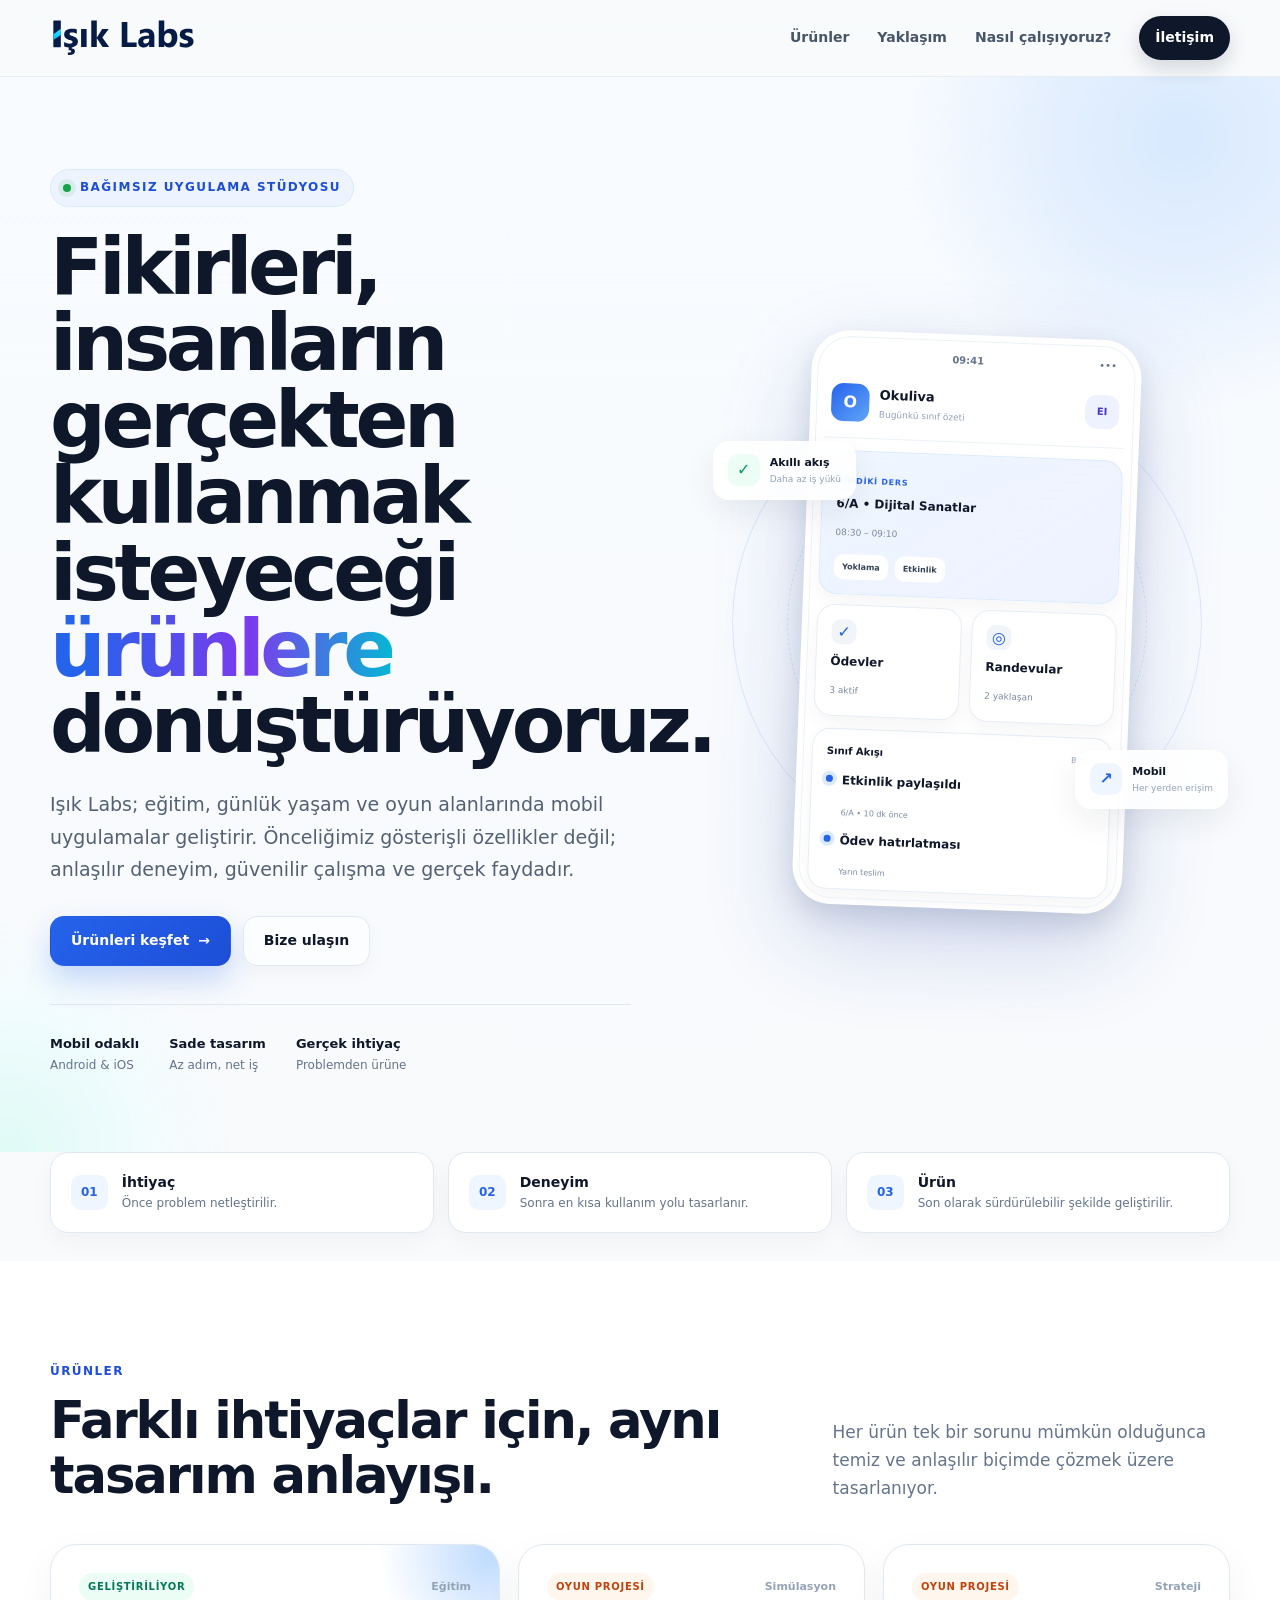
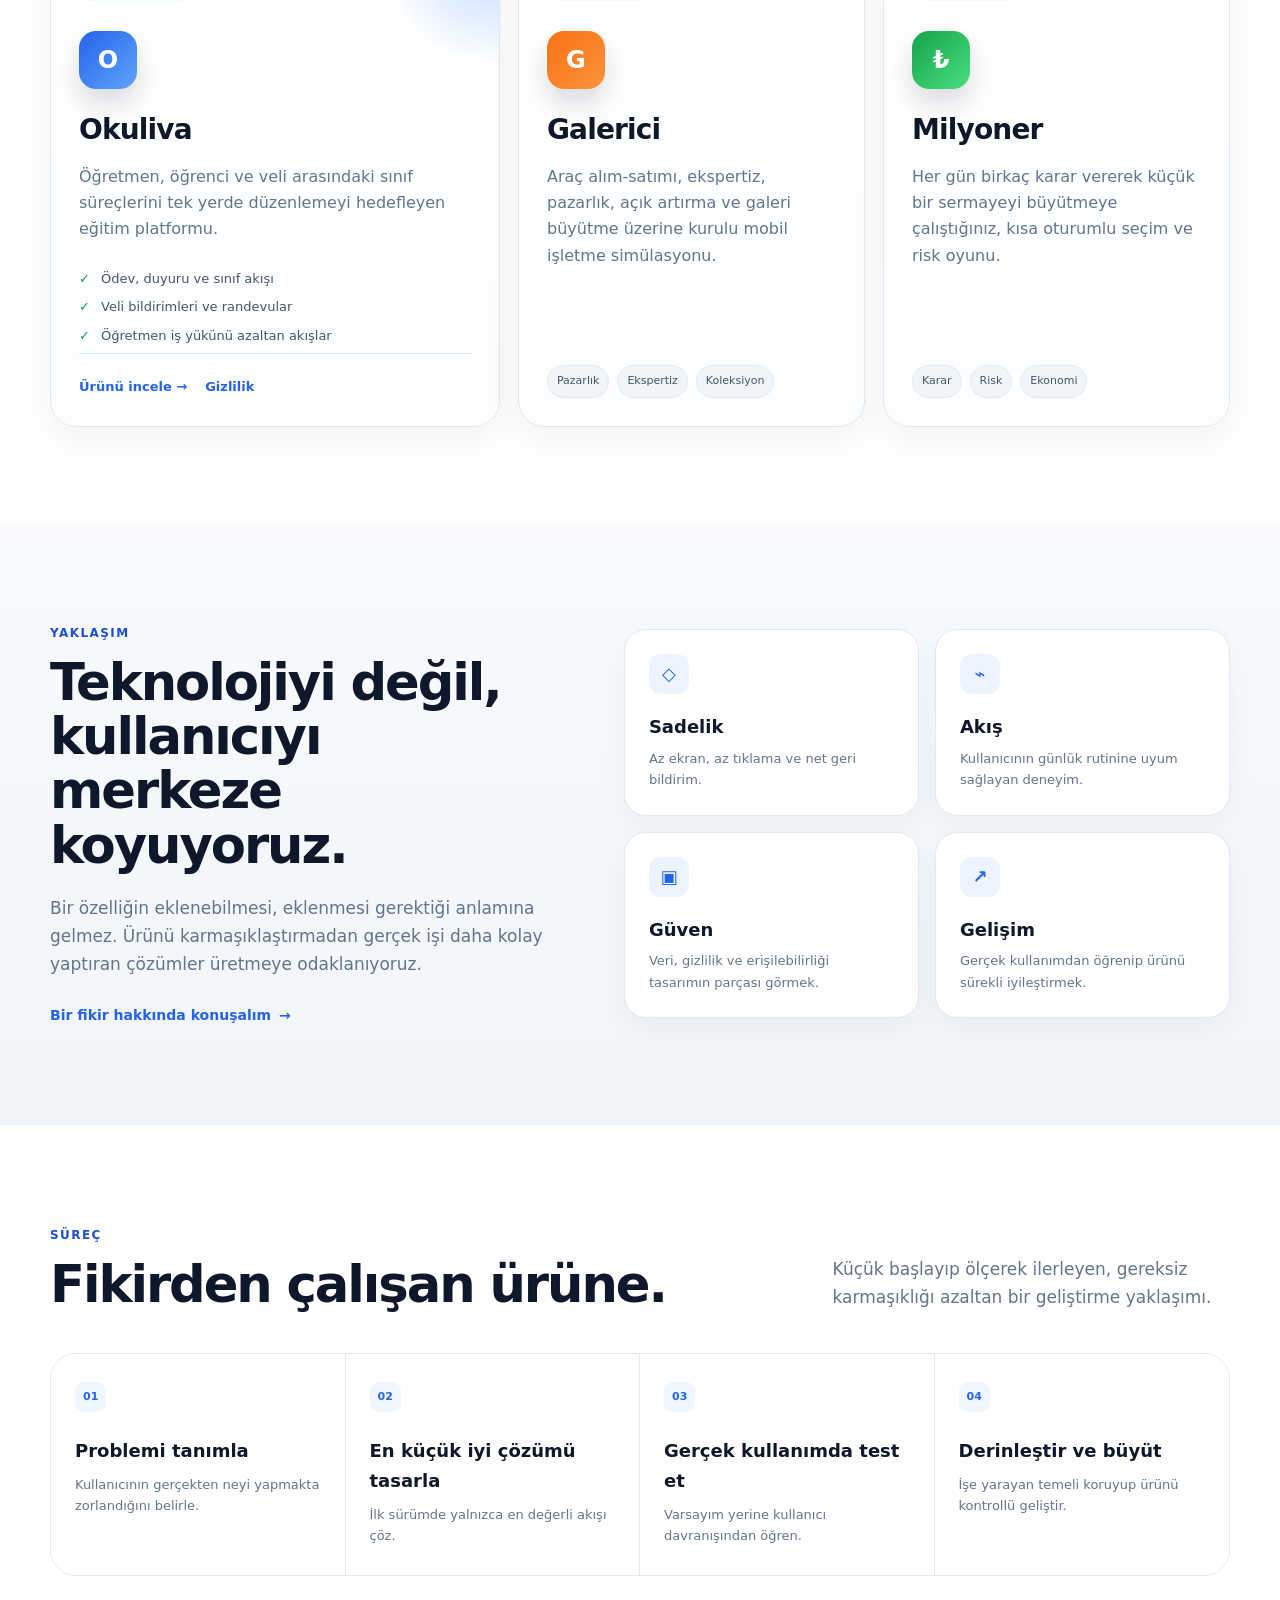
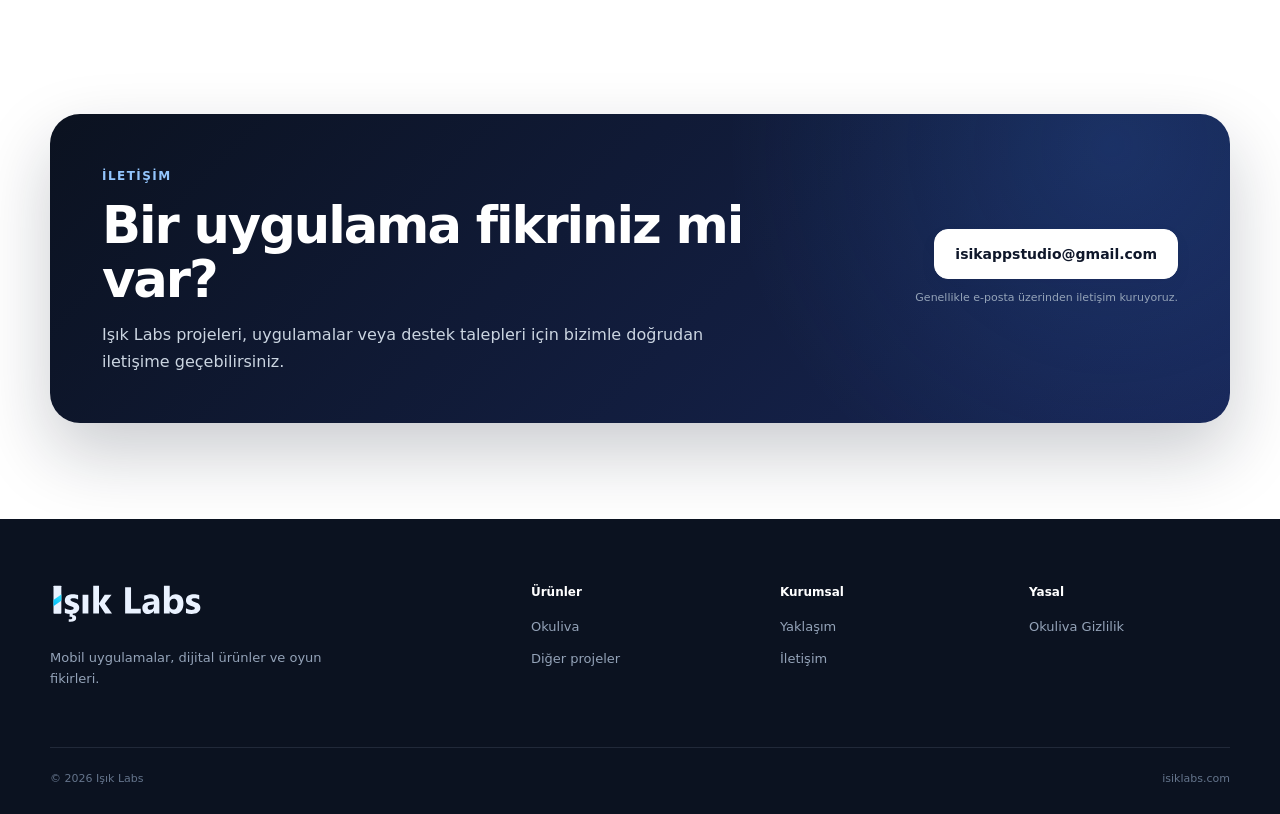
==== commit 597499cd: "Publish selected Işık Labs wordmark" ====
--- a/index.html
+++ b/index.html
@@ -10,15 +10,14 @@
   <meta property="og:description" content="Gerçek ihtiyaca odaklanan mobil uygulamalar ve dijital ürünler.">
   <meta property="og:type" content="website">
   <meta property="og:url" content="https://isiklabs.com/">
-  <link rel="icon" href="assets/favicon.svg" type="image/svg+xml" sizes="any">
-  <link rel="stylesheet" href="styles.css">
+  <link rel="icon" href="assets/favicon.svg?v=20260918" type="image/svg+xml" sizes="any">
+  <link rel="stylesheet" href="styles.css?v=20260918">
 </head>
 <body>
   <header class="site-header" id="top">
     <div class="wrap nav-wrap">
       <a class="brand" href="#top" aria-label="Işık Labs ana sayfa">
-        <img src="assets/logo.svg" alt="" class="brand-logo" width="40" height="40">
-        <span class="brand-name">Işık Labs</span>
+        <img src="assets/logo.svg?v=20260918" alt="" class="brand-logo" width="147" height="40">
       </a>
       <button class="menu-btn" type="button" aria-label="Menüyü aç" aria-expanded="false" data-menu-button>
         <span></span><span></span><span></span>
@@ -187,7 +186,7 @@
   <footer class="site-footer">
     <div class="wrap footer-main">
       <div class="footer-brand">
-        <a class="brand" href="#top" aria-label="Işık Labs ana sayfa"><img src="assets/logo.svg" alt="" class="brand-logo" width="42" height="42"><span class="brand-name">Işık Labs</span></a>
+        <a class="brand" href="#top" aria-label="Işık Labs ana sayfa"><img src="assets/logo-dark.svg?v=20260918" alt="" class="brand-logo" width="154" height="42"></a>
         <p>Mobil uygulamalar, dijital ürünler ve oyun fikirleri.</p>
       </div>
       <div class="footer-links"><strong>Ürünler</strong><a href="okuliva/">Okuliva</a><a href="#urunler">Diğer projeler</a></div>
@@ -197,6 +196,6 @@
     <div class="wrap footer-bottom"><span>© <span id="year">2026</span> Işık Labs</span><span>isiklabs.com</span></div>
   </footer>
 
-  <script src="script.js"></script>
+  <script src="script.js?v=20260917"></script>
 </body>
 </html>
--- a/styles.css
+++ b/styles.css
@@ -12,8 +12,6 @@
   --green:#16a34a;
   --orange:#f97316;
   --dark:#0b1220;
-  --brand-gradient:linear-gradient(95deg,#1d4ed8 0%,#6d28d9 52%,#0e7490 100%);
-  --brand-gradient-dark:linear-gradient(95deg,#60a5fa 0%,#a78bfa 52%,#22d3ee 100%);
   --shadow:0 20px 60px rgba(15,23,42,.10);
   --shadow-soft:0 12px 32px rgba(15,23,42,.07);
   --radius:24px;
@@ -31,12 +29,8 @@
 .site-header{position:sticky;top:0;z-index:50;background:rgba(248,250,252,.82);backdrop-filter:blur(18px);border-bottom:1px solid rgba(226,232,240,.72);transition:.25s ease}
 .site-header.scrolled{background:rgba(255,255,255,.94);box-shadow:0 6px 28px rgba(15,23,42,.06)}
 .nav-wrap{height:76px;display:flex;align-items:center;justify-content:space-between;gap:28px}
-.brand{display:flex;align-items:center;gap:10px;flex-shrink:0;white-space:nowrap;font-size:20px;font-weight:900;letter-spacing:-.025em;color:var(--blue-2)}
-.brand-logo{width:40px;height:40px;flex:0 0 auto;filter:drop-shadow(0 5px 10px rgba(37,99,235,.22))}
-.brand-name{display:inline-block;line-height:1.1;color:#1d4ed8}
-@supports((-webkit-background-clip:text) or (background-clip:text)){
-  .brand-name{background:var(--brand-gradient);-webkit-background-clip:text;background-clip:text;color:transparent;-webkit-text-fill-color:transparent}
-}
+.brand{display:inline-flex;align-items:center;flex-shrink:0;white-space:nowrap;line-height:0}
+.brand-logo{width:auto;height:40px;max-width:none;flex:0 0 auto}
 .navlinks{display:flex;align-items:center;gap:28px}
 .navlinks a{font-size:14px;font-weight:700;color:#475569;transition:.2s ease}
 .navlinks a:hover{color:var(--blue)}
@@ -132,13 +126,9 @@
 .section-kicker.light{color:#93c5fd}.contact-card p{max-width:650px;color:#cbd5e1;margin:16px 0 0}.contact-actions{display:flex;flex-direction:column;align-items:flex-end;gap:10px}.light-btn{background:#fff;color:#0f172a;border-color:#fff}.contact-actions span{font-size:11px;color:#94a3b8}
 
 .site-footer{padding:64px 0 26px;background:#0b1220;color:#dbe4f1}
-.footer-main{display:grid;grid-template-columns:1.4fr repeat(3,.65fr);gap:48px;padding-bottom:44px}.footer-brand .brand{color:#c4b5fd}.footer-brand .brand-logo{width:42px;height:42px}.footer-brand .brand-name{color:#c4b5fd}.footer-brand p{max-width:300px;color:#94a3b8;font-size:13px}.footer-links{display:flex;flex-direction:column;gap:10px}.footer-links strong{font-size:12px;color:#fff;margin-bottom:3px}.footer-links a{font-size:13px;color:#94a3b8}.footer-links a:hover{color:#fff}.footer-bottom{display:flex;align-items:center;justify-content:space-between;padding-top:22px;border-top:1px solid rgba(148,163,184,.16);font-size:11px;color:#64748b}
-@supports((-webkit-background-clip:text) or (background-clip:text)){
-  .footer-brand .brand-name{background:var(--brand-gradient-dark);-webkit-background-clip:text;background-clip:text;color:transparent;-webkit-text-fill-color:transparent}
-}
+.footer-main{display:grid;grid-template-columns:1.4fr repeat(3,.65fr);gap:48px;padding-bottom:44px}.footer-brand .brand-logo{width:auto;height:42px}.footer-brand p{max-width:300px;color:#94a3b8;font-size:13px}.footer-links{display:flex;flex-direction:column;gap:10px}.footer-links strong{font-size:12px;color:#fff;margin-bottom:3px}.footer-links a{font-size:13px;color:#94a3b8}.footer-links a:hover{color:#fff}.footer-bottom{display:flex;align-items:center;justify-content:space-between;padding-top:22px;border-top:1px solid rgba(148,163,184,.16);font-size:11px;color:#64748b}
 
 @media(forced-colors:active){
-  .brand-name,.footer-brand .brand-name{background:none;color:LinkText;-webkit-text-fill-color:currentColor}
   .brand-logo{filter:none}
 }
 
@@ -162,11 +152,11 @@
 
 @media(max-width:760px){
   .wrap{width:min(100% - 28px,1180px)}
-  .nav-wrap{height:68px}.brand{gap:8px;font-size:18px}.brand-logo{width:34px;height:34px}.footer-brand .brand-logo{width:38px;height:38px}.menu-btn{display:flex}.navlinks{position:fixed;left:14px;right:14px;top:78px;display:flex;flex-direction:column;align-items:stretch;gap:5px;padding:14px;background:#fff;border:1px solid var(--line);border-radius:18px;box-shadow:var(--shadow);opacity:0;pointer-events:none;transform:translateY(-8px);transition:.2s ease}.navlinks.open{opacity:1;pointer-events:auto;transform:none}.navlinks a{padding:12px 14px;border-radius:12px}.navlinks .nav-cta{text-align:center}
+  .nav-wrap{height:68px}.brand-logo{width:auto;height:34px}.footer-brand .brand-logo{width:auto;height:38px}.menu-btn{display:flex}.navlinks{position:fixed;left:14px;right:14px;top:78px;display:flex;flex-direction:column;align-items:stretch;gap:5px;padding:14px;background:#fff;border:1px solid var(--line);border-radius:18px;box-shadow:var(--shadow);opacity:0;pointer-events:none;transform:translateY(-8px);transition:.2s ease}.navlinks.open{opacity:1;pointer-events:auto;transform:none}.navlinks a{padding:12px 14px;border-radius:12px}.navlinks .nav-cta{text-align:center}
   .hero-home{padding:68px 0 44px}.hero h1{font-size:48px}.hero-lead{font-size:16px}.hero-trust{gap:18px}.hero-trust div{min-width:120px}.hero-visual{min-height:500px}.phone-shell{width:290px}.float-a{left:-4px}.float-b{right:-3px}.orbit-one{width:390px;height:390px}.orbit-two{width:310px;height:310px}
   .metric-grid,.product-grid,.value-grid,.feature-showcase{grid-template-columns:1fr}.metric-grid{gap:9px}.product-card.featured{grid-column:auto}.section{padding:72px 0}.section-head{grid-template-columns:1fr;gap:18px;margin-bottom:30px}.section-head h2,.approach-copy h2,.contact-card h2{font-size:38px}.approach-grid{gap:36px}.process-list{grid-template-columns:1fr}.process-item{border-right:none;border-bottom:1px solid var(--line)!important}.process-item:last-child{border-bottom:none!important}.contact-card{padding:32px 24px}.contact-actions{width:100%}.light-btn{width:100%;word-break:break-all}.footer-main{grid-template-columns:1fr 1fr;gap:30px}.footer-brand{grid-column:1/-1}.footer-main .footer-links:last-child{grid-column:auto}.footer-bottom{gap:16px;flex-wrap:wrap}.policy{padding:24px;margin:28px auto}.product-hero{padding:62px 0 52px}.product-hero h1{font-size:52px}
 }
 
 @media(max-width:470px){
-  .brand{font-size:17px}.brand-logo{width:32px;height:32px}.footer-brand .brand-logo{width:36px;height:36px}.hero h1{font-size:41px}.hero-visual{min-height:460px}.phone-shell{width:260px}.float-badge{padding:9px 10px}.float-a{top:92px}.float-b{bottom:88px}.hero-trust{display:grid;grid-template-columns:1fr 1fr;width:100%}.footer-main{grid-template-columns:1fr}.footer-brand{grid-column:auto}.section-head h2,.approach-copy h2,.contact-card h2{font-size:33px}.dashboard-mock{padding:10px}.dash-body{grid-template-columns:58px 1fr}.dash-cards{grid-template-columns:1fr}.dash-card:nth-child(2),.dash-card:nth-child(3){display:none}
+  .brand-logo{width:auto;height:32px}.footer-brand .brand-logo{width:auto;height:36px}.hero h1{font-size:41px}.hero-visual{min-height:460px}.phone-shell{width:260px}.float-badge{padding:9px 10px}.float-a{top:92px}.float-b{bottom:88px}.hero-trust{display:grid;grid-template-columns:1fr 1fr;width:100%}.footer-main{grid-template-columns:1fr}.footer-brand{grid-column:auto}.section-head h2,.approach-copy h2,.contact-card h2{font-size:33px}.dashboard-mock{padding:10px}.dash-body{grid-template-columns:58px 1fr}.dash-cards{grid-template-columns:1fr}.dash-card:nth-child(2),.dash-card:nth-child(3){display:none}
 }
